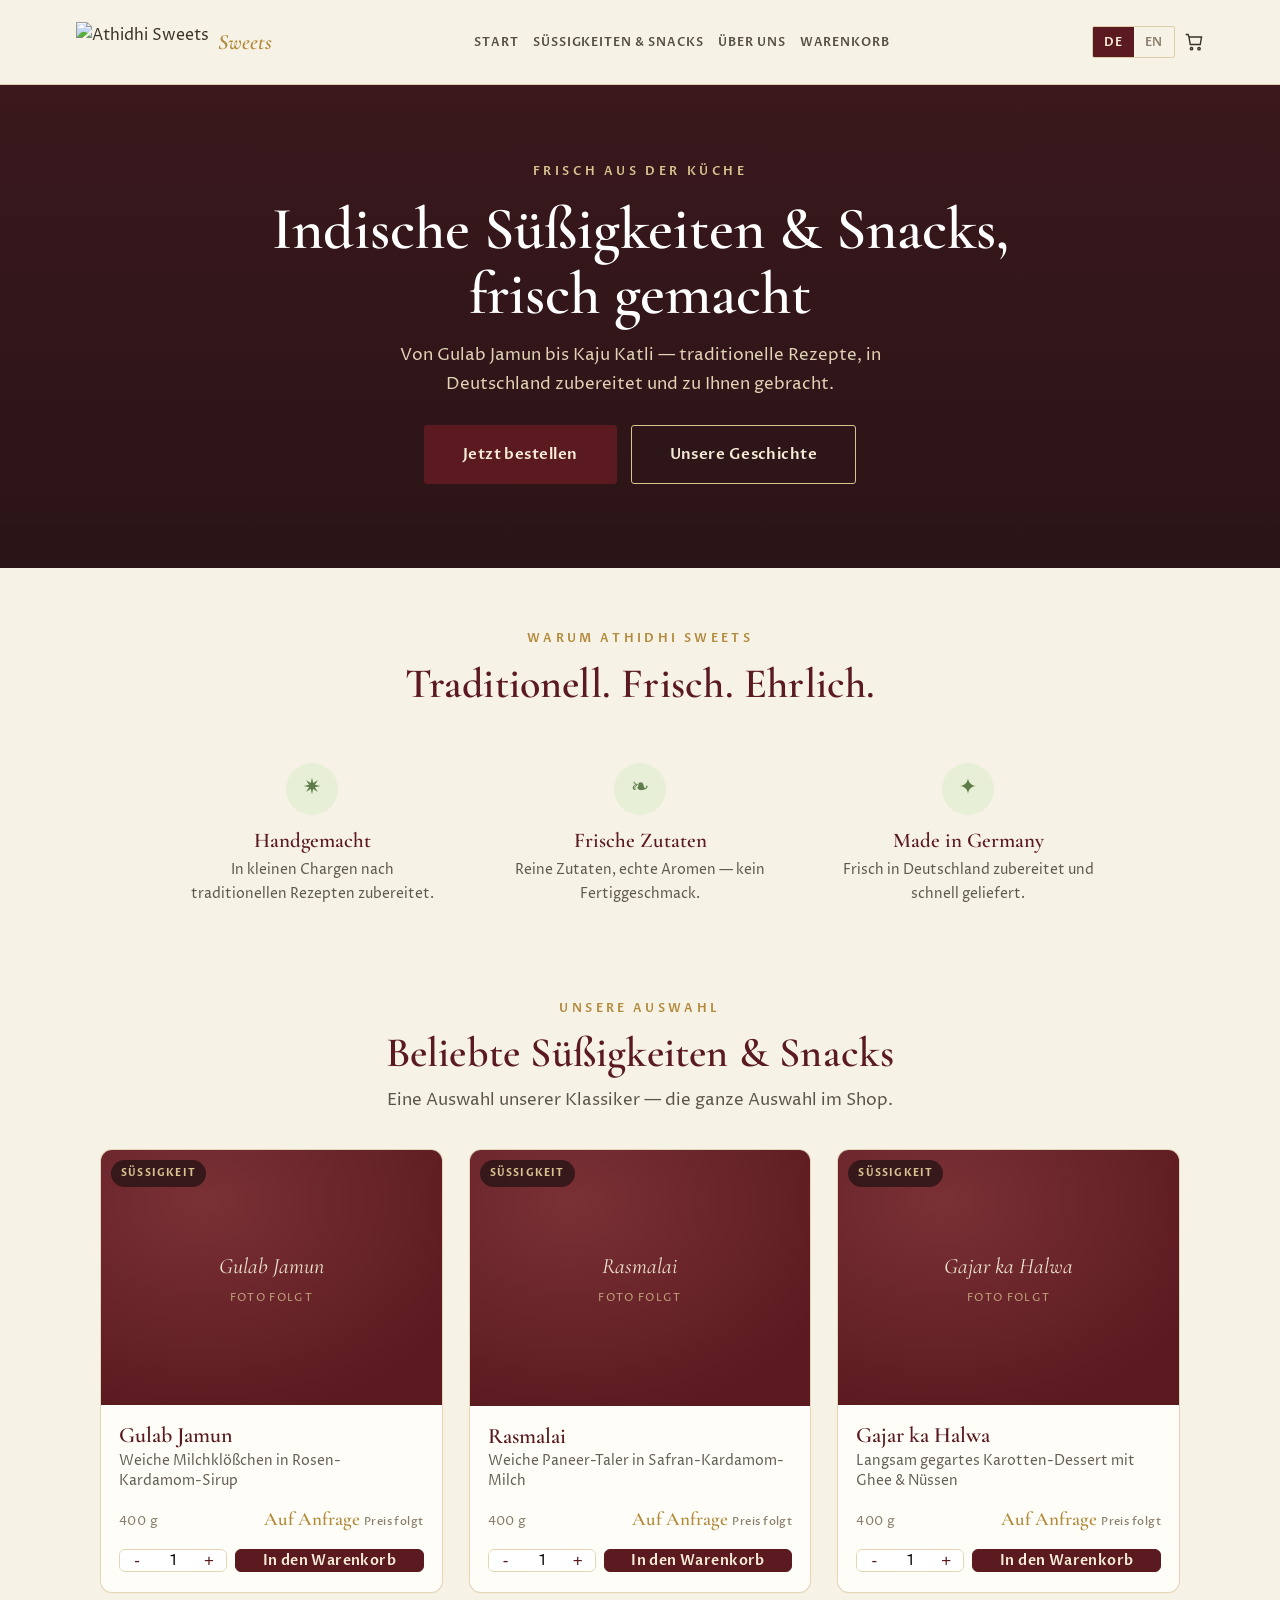
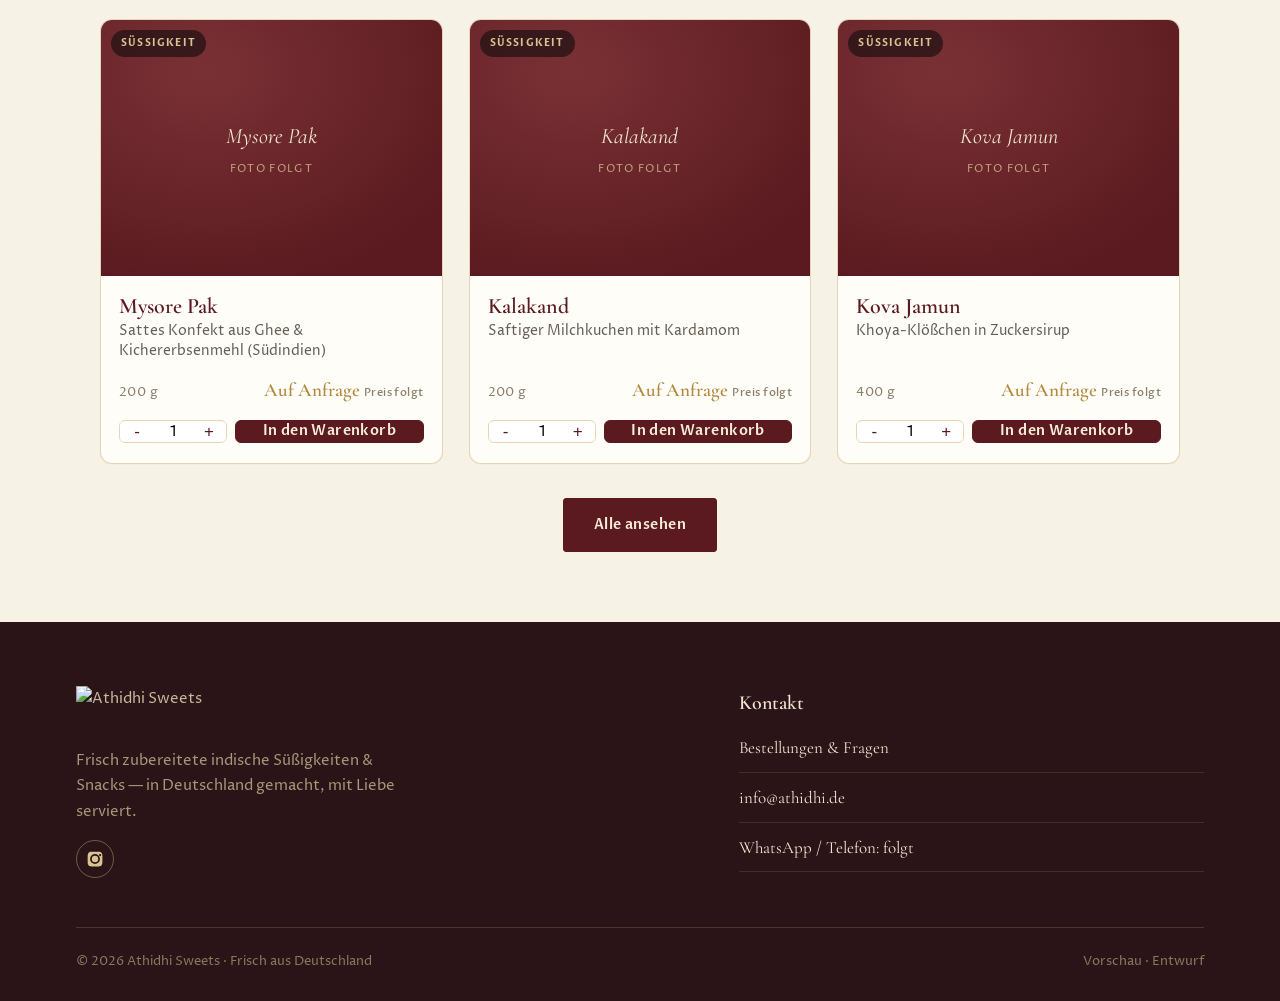
==== index.html @ 18055e9a "Create index.html" ====
<!DOCTYPE html><html lang="de"><head>
<meta charset="utf-8"><meta name="viewport" content="width=device-width, initial-scale=1">
<title>Athidhi Sweets — Frische indische Süßigkeiten & Snacks | Made in Germany</title><meta name="description" content="Athidhi Sweets — frisch zubereitete indische Süßigkeiten und Snacks, in Deutschland gemacht. Online bestellen.">
<link rel="preconnect" href="https://fonts.googleapis.com"><link rel="preconnect" href="https://fonts.gstatic.com" crossorigin>
<link href="https://fonts.googleapis.com/css2?family=Cormorant+Garamond:ital,wght@0,500;0,600;0,700;1,500;1,600&family=Proza+Libre:ital,wght@0,400;0,500;0,600;0,700;1,400;1,500&display=swap" rel="stylesheet">
<link rel="stylesheet" href="css/styles.css">
<link rel="canonical" href="https://snayana-hub.github.io/athidhi-sweets/">
<meta property="og:site_name" content="Athidhi Sweets"><meta property="og:type" content="website">
<meta property="og:title" content="Athidhi Sweets — Frische indische Süßigkeiten & Snacks | Made in Germany"><meta property="og:description" content="Athidhi Sweets — frisch zubereitete indische Süßigkeiten und Snacks, in Deutschland gemacht. Online bestellen.">
</head><body><a id="top"></a><header class="site-header"><div class="wrap nav">
    <a class="brand" href="index.html"><img src="https://snayana-hub.github.io/athidhi-preview/assets/logo-green.png" alt="Athidhi Sweets"><span class="brand-sweets">Sweets</span></a>
    <nav><ul class="nav-links">
      <li><a href="index.html" data-de="Start" data-en="Home">Start</a></li>
      <li><a href="shop.html" data-de="Süßigkeiten &amp; Snacks" data-en="Sweets &amp; Snacks">Süßigkeiten &amp; Snacks</a></li>
      <li><a href="about.html" data-de="Über uns" data-en="About">Über uns</a></li>
      <li><a href="cart.html" data-de="Warenkorb" data-en="Cart">Warenkorb</a></li>
    </ul></nav>
    <div class="nav-right">
      <div class="lang" role="group" aria-label="Language"><button data-lang="de">DE</button><button data-lang="en">EN</button></div>
      <a class="cart-link" href="cart.html" aria-label="Warenkorb"><svg viewBox="0 0 24 24" aria-hidden="true"><path d="M6 6h15l-1.5 9h-12z"/><circle cx="9" cy="20" r="1.4"/><circle cx="18" cy="20" r="1.4"/><path d="M6 6 5 3H2"/></svg><span class="cart-count" data-empty="1">0</span></a>
      <button class="hamburger" aria-label="Menu"><span></span><span></span><span></span></button>
    </div>
  </div></header>
<section class="sw-hero"><div class="sw-mandala"></div>
  <div class="eyebrow" data-de="Frisch aus der Küche" data-en="Freshly made">Frisch aus der Küche</div>
  <h1 data-de="Indische Süßigkeiten &amp; Snacks, frisch gemacht" data-en="Indian sweets &amp; snacks, freshly made">Indische Süßigkeiten &amp; Snacks, frisch gemacht</h1>
  <p data-de="Von Gulab Jamun bis Kaju Katli — traditionelle Rezepte, in Deutschland zubereitet und zu Ihnen gebracht."
     data-en="From gulab jamun to kaju katli — traditional recipes, prepared in Germany and brought to you.">Von Gulab Jamun bis Kaju Katli — traditionelle Rezepte, in Deutschland zubereitet und zu Ihnen gebracht.</p>
  <div class="btn-row">
    <a class="btn btn-primary btn-lg" href="shop.html" data-de="Jetzt bestellen" data-en="Shop now">Jetzt bestellen</a>
    <a class="btn btn-ghost btn-lg" href="about.html" data-de="Unsere Geschichte" data-en="Our story" style="color:#f4ead6;border-color:var(--gold-soft)">Unsere Geschichte</a>
  </div>
</section>
<section class="feat"><div class="section-head">
    <div class="eyebrow" data-de="Warum Athidhi Sweets" data-en="Why Athidhi Sweets">Warum Athidhi Sweets</div>
    <h2 data-de="Traditionell. Frisch. Ehrlich." data-en="Traditional. Fresh. Honest.">Traditionell. Frisch. Ehrlich.</h2>
  </div>
  <div class="feat-grid">
    <div class="feat-card"><div class="fi">✷</div><h3 data-de="Handgemacht" data-en="Handmade">Handgemacht</h3><p data-de="In kleinen Chargen nach traditionellen Rezepten zubereitet." data-en="Prepared in small batches from traditional recipes.">In kleinen Chargen nach traditionellen Rezepten zubereitet.</p></div>
    <div class="feat-card"><div class="fi">❧</div><h3 data-de="Frische Zutaten" data-en="Fresh ingredients">Frische Zutaten</h3><p data-de="Reine Zutaten, echte Aromen — kein Fertiggeschmack." data-en="Pure ingredients, real flavours — nothing artificial.">Reine Zutaten, echte Aromen — kein Fertiggeschmack.</p></div>
    <div class="feat-card"><div class="fi">✦</div><h3 data-de="Made in Germany" data-en="Made in Germany">Made in Germany</h3><p data-de="Frisch in Deutschland zubereitet und schnell geliefert." data-en="Freshly made in Germany and delivered quickly.">Frisch in Deutschland zubereitet und schnell geliefert.</p></div>
  </div>
</section>
<section class="shop" style="padding-top:10px">
  <div class="section-head">
    <div class="eyebrow" data-de="Unsere Auswahl" data-en="Our selection">Unsere Auswahl</div>
    <h2 data-de="Beliebte Süßigkeiten &amp; Snacks" data-en="Popular sweets &amp; snacks">Beliebte Süßigkeiten &amp; Snacks</h2>
    <p data-de="Eine Auswahl unserer Klassiker — die ganze Auswahl im Shop." data-en="A taste of our classics — see the full range in the shop.">Eine Auswahl unserer Klassiker — die ganze Auswahl im Shop.</p>
  </div>
  <div class="shop-grid" data-limit="6"></div>
  <div style="text-align:center;margin-top:34px"><a class="btn btn-primary" href="shop.html" data-de="Alle ansehen" data-en="See all">Alle ansehen</a></div>
</section><footer class="site-footer"><div class="wrap">
    <div class="foot-grid">
      <div class="foot-brand">
        <img src="https://snayana-hub.github.io/athidhi-preview/assets/logo-green.png" alt="Athidhi Sweets" style="height:48px">
        <p data-de="Frisch zubereitete indische Süßigkeiten &amp; Snacks — in Deutschland gemacht, mit Liebe serviert."
           data-en="Freshly made Indian sweets &amp; snacks — made in Germany, served with love.">Frisch zubereitete indische Süßigkeiten &amp; Snacks — in Deutschland gemacht, mit Liebe serviert.</p>
        <div class="socials"><a href="https://www.instagram.com/athidhis_sweets.de/" target="_blank" rel="noopener" aria-label="Instagram"><svg viewBox="0 0 24 24" fill="currentColor" aria-hidden="true"><path d="M12 2.2c3.2 0 3.6 0 4.9.07 1.17.05 1.8.25 2.23.41.56.22.96.48 1.38.9.42.42.68.82.9 1.38.16.42.36 1.06.41 2.23.06 1.27.07 1.65.07 4.87s0 3.6-.07 4.87c-.05 1.17-.25 1.8-.41 2.23-.22.56-.48.96-.9 1.38-.42.42-.82.68-1.38.9-.42.16-1.06.36-2.23.41-1.27.06-1.65.07-4.87.07s-3.6 0-4.87-.07c-1.17-.05-1.8-.25-2.23-.41a3.7 3.7 0 0 1-1.38-.9 3.7 3.7 0 0 1-.9-1.38c-.16-.42-.36-1.06-.41-2.23C2.21 15.6 2.2 15.22 2.2 12s0-3.6.07-4.87c.05-1.17.25-1.8.41-2.23.22-.56.48-.96.9-1.38.42-.42.82-.68 1.38-.9.42-.16 1.06-.36 2.23-.41C8.4 2.21 8.8 2.2 12 2.2Zm0 3.24A6.56 6.56 0 1 0 18.56 12 6.56 6.56 0 0 0 12 5.44Zm0 10.82A4.26 4.26 0 1 1 16.26 12 4.26 4.26 0 0 1 12 16.26Zm6.81-11.08a1.53 1.53 0 1 0 1.53 1.53 1.53 1.53 0 0 0-1.53-1.53Z"/></svg></a></div>
      </div>
      <div class="foot-contact"><h4 data-de="Kontakt" data-en="Contact">Kontakt</h4>
        <ul class="foot-locs">
          <li><span class="loc" data-de="Bestellungen &amp; Fragen" data-en="Orders &amp; enquiries">Bestellungen &amp; Fragen</span></li>
          <li><a class="loc" href="mailto:info@athidhi.de">info@athidhi.de</a></li>
          <li><span class="loc" data-de="WhatsApp / Telefon: folgt" data-en="WhatsApp / phone: coming soon">WhatsApp / Telefon: folgt</span></li>
        </ul>
      </div>
    </div>
    <div class="foot-bottom">
      <span>© <span id="yr"></span> Athidhi Sweets · <span data-de="Frisch aus Deutschland" data-en="Fresh from Germany">Frisch aus Deutschland</span></span>
      <span data-de="Vorschau · Entwurf" data-en="Preview · Draft">Vorschau · Entwurf</span>
    </div>
  </div></footer>
<script src="js/sweets.js"></script></body></html>
---- css/styles.css ----
/* ===== Athidhi — Indian fine-dining redesign =====
   Gold on ivory, deep maroon + red-diamond accent. Static, no build. */
:root{
  --cream:#f7f2e6; --cream-2:#efe7d3; --paper:#fffdf8; --ivory-deep:#ece2ca;
  --gold:#b28a3c; --gold-2:#c9a24b; --gold-soft:#d8c391; --green:#5f7d4a; --green-soft:#e7efd6;
  --maroon:#5a1a1f; --maroon-2:#71272b;
  --red:#d6402c;
  --ink:#3a3228; --muted:#8a7f6d; --line:rgba(90,26,31,.14); --gline:rgba(178,138,60,.35);
  --shadow:0 18px 50px rgba(58,40,20,.14);
  --maxw:1180px; --r:14px;
  --serif:"Cormorant Garamond",Georgia,serif;
  --sans:"Proza Libre",system-ui,-apple-system,Segoe UI,Roboto,sans-serif;
}
*{box-sizing:border-box}
html{scroll-behavior:smooth;-webkit-text-size-adjust:100%}
body{margin:0;font-family:var(--sans);color:var(--ink);background:var(--cream);
  line-height:1.7;font-size:16px;overflow-x:hidden}
img{max-width:100%;display:block}
a{color:inherit;text-decoration:none}
.wrap{max-width:var(--maxw);margin:0 auto;padding:0 26px}
section{padding:92px 0;position:relative}
h1,h2,h3{font-family:var(--serif);font-weight:600;line-height:1.1;margin:0 0 .35em;color:var(--maroon)}
h2{font-size:clamp(32px,4.6vw,50px);letter-spacing:.2px}
h3{font-size:24px;font-weight:600}
.eyebrow{font-family:var(--sans);text-transform:uppercase;letter-spacing:.28em;
  font-size:12px;font-weight:600;color:var(--green);margin:0 0 14px}
.section-head{text-align:center;max-width:660px;margin:0 auto 56px}
.section-head p{color:var(--muted);margin:.5em 0 0;font-size:17px}
.rule{width:120px;height:18px;margin:16px auto;background:center/contain no-repeat url("data:image/svg+xml,%3Csvg%20xmlns%3D%27http%3A%2F%2Fwww.w3.org%2F2000%2Fsvg%27%20width%3D%27120%27%20height%3D%2718%27%20viewBox%3D%270%200%20120%2018%27%3E%3Cg%20stroke%3D%27%23b28a3c%27%20stroke-width%3D%271%27%20stroke-linecap%3D%27round%27%3E%3Cline%20x1%3D%278%27%20y1%3D%279%27%20x2%3D%2747%27%20y2%3D%279%27%2F%3E%3Cline%20x1%3D%2773%27%20y1%3D%279%27%20x2%3D%27112%27%20y2%3D%279%27%2F%3E%3C%2Fg%3E%3Ccircle%20cx%3D%278%27%20cy%3D%279%27%20r%3D%271.5%27%20fill%3D%27%23b28a3c%27%2F%3E%3Ccircle%20cx%3D%27112%27%20cy%3D%279%27%20r%3D%271.5%27%20fill%3D%27%23b28a3c%27%2F%3E%3Cg%20transform%3D%27translate%2860%209%29%27%20fill%3D%27%23b28a3c%27%3E%3Cellipse%20cx%3D%270%27%20cy%3D%27-4.2%27%20rx%3D%271.5%27%20ry%3D%274.2%27%20transform%3D%27rotate%280%29%27%2F%3E%3Cellipse%20cx%3D%270%27%20cy%3D%27-4.2%27%20rx%3D%271.5%27%20ry%3D%274.2%27%20transform%3D%27rotate%2845%29%27%2F%3E%3Cellipse%20cx%3D%270%27%20cy%3D%27-4.2%27%20rx%3D%271.5%27%20ry%3D%274.2%27%20transform%3D%27rotate%2890%29%27%2F%3E%3Cellipse%20cx%3D%270%27%20cy%3D%27-4.2%27%20rx%3D%271.5%27%20ry%3D%274.2%27%20transform%3D%27rotate%28135%29%27%2F%3E%3Cellipse%20cx%3D%270%27%20cy%3D%27-4.2%27%20rx%3D%271.5%27%20ry%3D%274.2%27%20transform%3D%27rotate%28180%29%27%2F%3E%3Cellipse%20cx%3D%270%27%20cy%3D%27-4.2%27%20rx%3D%271.5%27%20ry%3D%274.2%27%20transform%3D%27rotate%28225%29%27%2F%3E%3Cellipse%20cx%3D%270%27%20cy%3D%27-4.2%27%20rx%3D%271.5%27%20ry%3D%274.2%27%20transform%3D%27rotate%28270%29%27%2F%3E%3Cellipse%20cx%3D%270%27%20cy%3D%27-4.2%27%20rx%3D%271.5%27%20ry%3D%274.2%27%20transform%3D%27rotate%28315%29%27%2F%3E%3C%2Fg%3E%3Ccircle%20cx%3D%2760%27%20cy%3D%279%27%20r%3D%271.8%27%20fill%3D%27%235a1a1f%27%2F%3E%3C%2Fsvg%3E")}

/* buttons */
.btn{display:inline-flex;align-items:center;justify-content:center;gap:8px;cursor:pointer;
  font-family:var(--sans);font-weight:600;font-size:14px;letter-spacing:.03em;
  padding:14px 30px;border-radius:3px;transition:.2s;border:1px solid transparent}
.btn-primary{background:var(--maroon);color:#f7ecd8;border-color:var(--maroon)}
.btn-primary:hover{background:var(--maroon-2)}
.btn-ghost{background:transparent;color:var(--maroon);border:1px solid var(--gold)}
.btn-ghost:hover{background:var(--gold);color:#fff;border-color:var(--gold)}
.btn-lg{padding:16px 38px;font-size:15px}

/* ===== Header ===== */
.site-header{position:sticky;top:0;z-index:50;background:rgba(247,242,230,.9);
  backdrop-filter:blur(10px);border-bottom:1px solid var(--gline)}
.nav{display:flex;align-items:center;justify-content:space-between;height:84px;gap:20px}
.brand img{height:48px;width:auto}
.nav-links{display:flex;align-items:center;gap:30px;list-style:none;margin:0;padding:0}
.nav-links a{font-size:13px;font-weight:600;letter-spacing:.12em;text-transform:uppercase;
  color:var(--ink);opacity:.85;transition:.15s}
.nav-links a:hover{color:var(--gold);opacity:1}
.nav-right{display:flex;align-items:center;gap:16px}
.lang{display:flex;border:1px solid var(--gline);border-radius:2px;overflow:hidden}
.lang button{background:transparent;border:none;cursor:pointer;padding:7px 11px;
  font-family:var(--sans);font-weight:600;font-size:12px;letter-spacing:.06em;color:var(--muted)}
.lang button.active{background:var(--maroon);color:#f7ecd8}
.hamburger{display:none;background:none;border:none;cursor:pointer;padding:6px}
.hamburger span{display:block;width:24px;height:2px;background:var(--maroon);margin:5px 0;transition:.25s}

/* ===== Hero ===== */
.hero{padding:0;text-align:center;background:
  radial-gradient(120% 90% at 50% -10%,#fbf7ec 0%,var(--cream) 55%,var(--cream-2) 100%);
  overflow:hidden}
.hero-inner{position:relative;z-index:2;max-width:900px;margin:0 auto;padding:64px 26px 74px}
.hero-mandala{position:absolute;z-index:1;width:640px;height:640px;left:50%;top:40px;
  transform:translateX(-50%);opacity:.22;pointer-events:none;
  -webkit-mask-image:radial-gradient(closest-side,#000 55%,transparent 78%);
  mask-image:radial-gradient(closest-side,#000 55%,transparent 78%)}
.hero-dish{width:min(420px,72vw);margin:6px auto 26px;filter:drop-shadow(0 24px 40px rgba(58,40,20,.28));
  border-radius:50%}
.hero-dish.ph{aspect-ratio:1;display:grid;place-items:center;border:1px solid var(--gline);
  background:radial-gradient(circle at 50% 40%,#fff,#efe7d3);color:var(--gold);
  font-family:var(--serif);font-size:26px;font-style:italic}
.hero-banner{font-family:var(--sans);text-transform:uppercase;letter-spacing:.34em;
  font-size:12px;font-weight:600;color:var(--gold);margin-bottom:16px}
.hero h1{font-size:clamp(40px,6.4vw,74px);margin-bottom:14px}
.hero p.lead{font-size:19px;color:var(--muted);max-width:560px;margin:0 auto 30px}
.hero-cta{display:flex;gap:16px;flex-wrap:wrap;justify-content:center}

/* category strip */
.cats{border-top:1px solid var(--gline);border-bottom:1px solid var(--gline);
  background:var(--paper)}
.cat-row{display:flex;justify-content:center;flex-wrap:wrap;gap:0;padding:26px 0}
.cat{display:flex;flex-direction:column;align-items:center;gap:8px;padding:6px 34px;
  position:relative;color:var(--maroon)}
.cat + .cat::before{content:"";position:absolute;left:0;top:50%;transform:translateY(-50%);
  width:1px;height:44px;background:var(--gline)}
.cat svg{width:34px;height:34px;stroke:var(--green);fill:none;stroke-width:1.5}
.cat span{font-family:var(--serif);font-size:19px;font-weight:600}

/* ===== About ===== */
.about{background:var(--cream)}
.about-grid{display:grid;grid-template-columns:1fr 1fr;gap:64px;align-items:center}
.about-img{position:relative}
.about-img img{border-radius:var(--r);box-shadow:var(--shadow);width:100%;height:auto;object-fit:contain;display:block}
.about-img.ph{aspect-ratio:4/5;height:460px;display:grid;place-items:center;border:1px solid var(--gline);
  background:linear-gradient(135deg,#f3ecda,#e7dcc0);color:var(--gold);
  font-family:var(--serif);font-style:italic;font-size:24px;border-radius:var(--r)}
.about blockquote{font-family:var(--serif);font-style:italic;font-size:27px;line-height:1.35;
  color:var(--maroon);margin:0 0 20px}
.about blockquote .sub{display:block;font-size:14px;font-style:normal;font-family:var(--sans);
  letter-spacing:.16em;text-transform:uppercase;color:var(--gold);margin-top:10px}
.about p{color:var(--ink);opacity:.85}
.feature-row{display:flex;gap:26px;flex-wrap:wrap;margin-top:30px}
.feature{flex:1 1 150px}
.feature .ic{width:22px;height:22px;background:center/contain no-repeat url("data:image/svg+xml,%3Csvg%20xmlns%3D%27http%3A%2F%2Fwww.w3.org%2F2000%2Fsvg%27%20width%3D%2718%27%20height%3D%2718%27%20viewBox%3D%270%200%2018%2018%27%3E%3Cg%20transform%3D%27translate%289%209%29%27%20fill%3D%27%23d6402c%27%3E%3Cellipse%20cx%3D%270%27%20cy%3D%27-4.2%27%20rx%3D%271.5%27%20ry%3D%274.2%27%20transform%3D%27rotate%280%29%27%2F%3E%3Cellipse%20cx%3D%270%27%20cy%3D%27-4.2%27%20rx%3D%271.5%27%20ry%3D%274.2%27%20transform%3D%27rotate%2845%29%27%2F%3E%3Cellipse%20cx%3D%270%27%20cy%3D%27-4.2%27%20rx%3D%271.5%27%20ry%3D%274.2%27%20transform%3D%27rotate%2890%29%27%2F%3E%3Cellipse%20cx%3D%270%27%20cy%3D%27-4.2%27%20rx%3D%271.5%27%20ry%3D%274.2%27%20transform%3D%27rotate%28135%29%27%2F%3E%3Cellipse%20cx%3D%270%27%20cy%3D%27-4.2%27%20rx%3D%271.5%27%20ry%3D%274.2%27%20transform%3D%27rotate%28180%29%27%2F%3E%3Cellipse%20cx%3D%270%27%20cy%3D%27-4.2%27%20rx%3D%271.5%27%20ry%3D%274.2%27%20transform%3D%27rotate%28225%29%27%2F%3E%3Cellipse%20cx%3D%270%27%20cy%3D%27-4.2%27%20rx%3D%271.5%27%20ry%3D%274.2%27%20transform%3D%27rotate%28270%29%27%2F%3E%3Cellipse%20cx%3D%270%27%20cy%3D%27-4.2%27%20rx%3D%271.5%27%20ry%3D%274.2%27%20transform%3D%27rotate%28315%29%27%2F%3E%3C%2Fg%3E%3Ccircle%20cx%3D%279%27%20cy%3D%279%27%20r%3D%271.8%27%20fill%3D%27%235a1a1f%27%2F%3E%3C%2Fsvg%3E");margin-bottom:6px}
.feature h3{font-size:19px;margin:0 0 3px;color:var(--maroon)}
.feature p{font-size:14px;color:var(--muted);margin:0;line-height:1.55}

/* ===== Menu ===== */
.menu{background:var(--paper)}
.menu-list{max-width:900px;margin:0 auto;display:grid;grid-template-columns:1fr 1fr;gap:14px 56px}
.m-item{display:flex;align-items:baseline;gap:8px;padding:12px 0;border-bottom:1px dotted transparent}
.m-head{display:flex;flex-direction:column}
.m-name{font-family:var(--serif);font-size:22px;font-weight:600;color:var(--maroon);
  display:flex;align-items:center;gap:8px}
.m-name .diamond{width:15px;height:15px;background:center/contain no-repeat url("data:image/svg+xml,%3Csvg%20xmlns%3D%27http%3A%2F%2Fwww.w3.org%2F2000%2Fsvg%27%20width%3D%2718%27%20height%3D%2718%27%20viewBox%3D%270%200%2018%2018%27%3E%3Cg%20transform%3D%27translate%289%209%29%27%20fill%3D%27%23d6402c%27%3E%3Cellipse%20cx%3D%270%27%20cy%3D%27-4.2%27%20rx%3D%271.5%27%20ry%3D%274.2%27%20transform%3D%27rotate%280%29%27%2F%3E%3Cellipse%20cx%3D%270%27%20cy%3D%27-4.2%27%20rx%3D%271.5%27%20ry%3D%274.2%27%20transform%3D%27rotate%2845%29%27%2F%3E%3Cellipse%20cx%3D%270%27%20cy%3D%27-4.2%27%20rx%3D%271.5%27%20ry%3D%274.2%27%20transform%3D%27rotate%2890%29%27%2F%3E%3Cellipse%20cx%3D%270%27%20cy%3D%27-4.2%27%20rx%3D%271.5%27%20ry%3D%274.2%27%20transform%3D%27rotate%28135%29%27%2F%3E%3Cellipse%20cx%3D%270%27%20cy%3D%27-4.2%27%20rx%3D%271.5%27%20ry%3D%274.2%27%20transform%3D%27rotate%28180%29%27%2F%3E%3Cellipse%20cx%3D%270%27%20cy%3D%27-4.2%27%20rx%3D%271.5%27%20ry%3D%274.2%27%20transform%3D%27rotate%28225%29%27%2F%3E%3Cellipse%20cx%3D%270%27%20cy%3D%27-4.2%27%20rx%3D%271.5%27%20ry%3D%274.2%27%20transform%3D%27rotate%28270%29%27%2F%3E%3Cellipse%20cx%3D%270%27%20cy%3D%27-4.2%27%20rx%3D%271.5%27%20ry%3D%274.2%27%20transform%3D%27rotate%28315%29%27%2F%3E%3C%2Fg%3E%3Ccircle%20cx%3D%279%27%20cy%3D%279%27%20r%3D%271.8%27%20fill%3D%27%235a1a1f%27%2F%3E%3C%2Fsvg%3E");flex:0 0 15px}
.m-desc{font-size:13.5px;color:var(--muted);margin-top:2px;line-height:1.5}
.m-item .leader{flex:1;border-bottom:1px dotted var(--gline);transform:translateY(-5px);min-width:16px}
.m-price{font-family:var(--serif);font-size:20px;font-weight:600;color:var(--gold);white-space:nowrap}
.tag{display:inline-block;font-size:10px;font-weight:700;letter-spacing:.08em;text-transform:uppercase;
  padding:2px 8px;border-radius:2px;margin-left:8px;vertical-align:middle}
.tag.veg{background:#e7efd6;color:#4e6b28}
.tag.non{background:#f6e0d4;color:#a83a1e}
.menu-note{text-align:center;color:var(--muted);font-size:14px;margin-top:40px;font-style:italic}

/* ===== Branches ===== */
.branches{background:var(--maroon);color:#f0e6d2}
.branches h2,.branches .rule{color:#fff}
.branches h2{color:#fbf3e2}
.branches .eyebrow{color:var(--gold-soft)}
.branches .section-head p{color:#d8c7ad}
.branches .rule{background:center/contain no-repeat url("data:image/svg+xml,%3Csvg%20xmlns%3D%27http%3A%2F%2Fwww.w3.org%2F2000%2Fsvg%27%20width%3D%27120%27%20height%3D%2718%27%20viewBox%3D%270%200%20120%2018%27%3E%3Cg%20stroke%3D%27%23d8c391%27%20stroke-width%3D%271%27%20stroke-linecap%3D%27round%27%3E%3Cline%20x1%3D%278%27%20y1%3D%279%27%20x2%3D%2747%27%20y2%3D%279%27%2F%3E%3Cline%20x1%3D%2773%27%20y1%3D%279%27%20x2%3D%27112%27%20y2%3D%279%27%2F%3E%3C%2Fg%3E%3Ccircle%20cx%3D%278%27%20cy%3D%279%27%20r%3D%271.5%27%20fill%3D%27%23d8c391%27%2F%3E%3Ccircle%20cx%3D%27112%27%20cy%3D%279%27%20r%3D%271.5%27%20fill%3D%27%23d8c391%27%2F%3E%3Cg%20transform%3D%27translate%2860%209%29%27%20fill%3D%27%23d8c391%27%3E%3Cellipse%20cx%3D%270%27%20cy%3D%27-4.2%27%20rx%3D%271.5%27%20ry%3D%274.2%27%20transform%3D%27rotate%280%29%27%2F%3E%3Cellipse%20cx%3D%270%27%20cy%3D%27-4.2%27%20rx%3D%271.5%27%20ry%3D%274.2%27%20transform%3D%27rotate%2845%29%27%2F%3E%3Cellipse%20cx%3D%270%27%20cy%3D%27-4.2%27%20rx%3D%271.5%27%20ry%3D%274.2%27%20transform%3D%27rotate%2890%29%27%2F%3E%3Cellipse%20cx%3D%270%27%20cy%3D%27-4.2%27%20rx%3D%271.5%27%20ry%3D%274.2%27%20transform%3D%27rotate%28135%29%27%2F%3E%3Cellipse%20cx%3D%270%27%20cy%3D%27-4.2%27%20rx%3D%271.5%27%20ry%3D%274.2%27%20transform%3D%27rotate%28180%29%27%2F%3E%3Cellipse%20cx%3D%270%27%20cy%3D%27-4.2%27%20rx%3D%271.5%27%20ry%3D%274.2%27%20transform%3D%27rotate%28225%29%27%2F%3E%3Cellipse%20cx%3D%270%27%20cy%3D%27-4.2%27%20rx%3D%271.5%27%20ry%3D%274.2%27%20transform%3D%27rotate%28270%29%27%2F%3E%3Cellipse%20cx%3D%270%27%20cy%3D%27-4.2%27%20rx%3D%271.5%27%20ry%3D%274.2%27%20transform%3D%27rotate%28315%29%27%2F%3E%3C%2Fg%3E%3Ccircle%20cx%3D%2760%27%20cy%3D%279%27%20r%3D%271.8%27%20fill%3D%27%23f0e6d2%27%2F%3E%3C%2Fsvg%3E")}
.branch-grid{display:grid;grid-template-columns:repeat(2,1fr);gap:22px}
.branch{background:rgba(255,255,255,.045);border:1px solid rgba(216,195,145,.28);
  border-radius:var(--r);padding:30px 30px 26px}
.branch .flag{font-family:var(--sans);text-transform:uppercase;letter-spacing:.2em;
  font-size:11px;font-weight:700;color:var(--gold-soft);min-height:16px}
.branch h3{color:#fff;margin:.1em 0 .5em;font-size:28px}
.branch .row{display:flex;gap:10px;align-items:flex-start;font-size:15px;color:#e4d8bf;margin:9px 0}
.branch .row .ic{color:var(--gold-soft);flex:0 0 18px}
.branch .row .ic{display:inline-flex;align-items:center;justify-content:center;margin-top:1px}
.branch .row .ic svg{width:18px;height:18px;stroke:currentColor;fill:none;stroke-width:1.6;stroke-linecap:round;stroke-linejoin:round;display:block}
.branch a.tel{color:#fff;font-weight:600}
.branch .hours{font-style:italic;color:#c2b291;font-size:13.5px}
.branch .b-cta{margin-top:18px}
.branch .b-cta .btn{background:transparent;color:#f7ecd8;border-color:var(--gold-soft);font-size:13px;padding:11px 24px}
.branch .b-cta .btn:hover{background:var(--gold-soft);color:var(--maroon)}

/* ===== Reservations ===== */
.reserve{background:var(--cream);text-align:center}
.reserve-card{max-width:780px;margin:0 auto;background:var(--paper);
  border:1px solid var(--gline);border-radius:var(--r);padding:58px 42px;box-shadow:var(--shadow);position:relative}
.reserve-card p{color:var(--muted);max-width:540px;margin:0 auto 26px}
.branch-picker{display:flex;gap:14px;flex-wrap:wrap;justify-content:center;margin-top:26px}
.branch-picker .btn{min-width:150px}
.embed-hint{font-size:12.5px;color:#b6a488;margin-top:20px;font-style:italic}

/* ===== Footer ===== */
.site-footer{background:#2a1417;color:#c9b89b;padding:64px 0 28px;font-size:15px}
.foot-grid{display:grid;grid-template-columns:1.5fr 1.15fr;gap:56px;margin-bottom:44px}
.foot-brand img{height:54px;margin-bottom:14px}
.foot-brand p{max-width:330px;color:#a9977a;margin:0}
.site-footer h4{font-family:var(--serif);color:#f0e6d2;font-size:20px;margin:0 0 14px;font-weight:600}
.site-footer ul{list-style:none;padding:0;margin:0}
.site-footer li{margin:8px 0}
.foot-locs li{display:flex;justify-content:space-between;align-items:baseline;gap:18px;margin:11px 0;border-bottom:1px solid rgba(216,195,145,.14);padding-bottom:9px}
.foot-locs .loc{font-family:var(--serif);font-size:17px;color:#f0e6d2}
.foot-locs .tel{font-size:13.5px;color:#a9977a;letter-spacing:.02em;white-space:nowrap}
.foot-locs .tel:hover,.foot-locs .loc:hover{color:var(--gold-soft)}
.foot-mail{display:inline-block;margin-top:16px;color:#c9b89b}
.site-footer a:hover{color:var(--gold-soft)}
.socials{display:flex;gap:12px;margin-top:16px}
.socials a{width:38px;height:38px;border-radius:50%;border:1px solid rgba(216,195,145,.4);
  display:grid;place-items:center;font-size:13px;font-weight:600;color:#d8c391;transition:.2s}
.socials a:hover{background:var(--gold-soft);color:var(--maroon);border-color:var(--gold-soft)}
.foot-bottom{border-top:1px solid rgba(216,195,145,.2);padding-top:22px;
  display:flex;justify-content:space-between;flex-wrap:wrap;gap:8px;color:#8a795e;font-size:13px}

.foot-careers{text-align:center;margin:0 0 30px}
.foot-careers-btn{display:inline-flex;align-items:center;justify-content:center;font-family:var(--sans);font-weight:600;font-size:13px;letter-spacing:.14em;text-transform:uppercase;padding:13px 40px;border-radius:3px;border:1px solid var(--gold-soft);background:transparent;color:#f0e6d2;transition:.2s}
.foot-careers-btn:hover{background:var(--gold-soft);color:var(--maroon);border-color:var(--gold-soft)}

[data-lang-hide]{display:none!important}

/* ===== Responsive ===== */
.socials a{display:inline-flex;align-items:center;justify-content:center}
.socials a svg{width:18px;height:18px;fill:currentColor}
.promo-social{position:absolute;top:13px;right:18px;z-index:6;display:flex;gap:8px}
.promo-social a{width:30px;height:30px;border-radius:50%;border:1px solid rgba(216,195,145,.5);display:inline-flex;align-items:center;justify-content:center;color:var(--gold-soft)}
.promo-social a svg{width:15px;height:15px;fill:currentColor}
.promo-social a.promo-order{width:auto;height:auto;border-radius:999px;padding:6px 14px;font-family:var(--sans);font-size:11px;font-weight:700;letter-spacing:.1em;text-transform:uppercase;white-space:nowrap}
.promo-social a:hover{background:var(--gold-soft);color:var(--maroon);border-color:var(--gold-soft)}
@media(max-width:640px){.promo-social{top:10px;right:12px}.promo-social a{width:26px;height:26px}.promo-social a svg{width:13px;height:13px}}
@media(max-width:900px){
  .about-grid,.foot-grid{grid-template-columns:1fr;gap:40px}
  .about-img.ph{height:340px}
  .menu-list{grid-template-columns:1fr;gap:6px}
  .branch-grid{grid-template-columns:1fr}
}
@media(max-width:1120px){
  .nav-links{position:fixed;inset:84px 0 auto 0;background:var(--cream);flex-direction:column;
    align-items:flex-start;gap:0;padding:6px 26px 18px;border-bottom:1px solid var(--gline);
    transform:translateY(-150%);transition:.3s;box-shadow:var(--shadow);max-height:calc(100vh - 84px);overflow-y:auto}
  .nav-links.open{transform:translateY(0)}
  .nav-links li{width:100%;padding:12px 0;border-bottom:1px solid var(--line)}
  .hamburger{display:block}
  .dd{position:static;transform:none;opacity:1;visibility:visible;box-shadow:none;border:none;background:transparent;min-width:0;padding:2px 0 6px 14px;display:none}
  .nav-links li.has-dd.open .dd{display:block;transform:none}
  .dd a{padding:8px 0;color:var(--muted)}
}
@media(max-width:640px){
  section{padding:64px 0}
  .site-header .wrap.nav{padding-left:9px;padding-right:9px;gap:6px}
  .lang button{padding:6px 6px}
  .site-header .nav-right .btn-primary{padding:6px 9px;font-size:11px}
  .nav-links{position:fixed;inset:84px 0 auto 0;background:var(--cream);flex-direction:column;
    align-items:flex-start;gap:0;padding:6px 26px 18px;border-bottom:1px solid var(--gline);
    transform:translateY(-150%);transition:.3s;box-shadow:var(--shadow)}
  .nav-links.open{transform:translateY(0)}
  .nav-links li{width:100%;padding:12px 0;border-bottom:1px solid var(--line)}
  .hamburger{display:block}
  .cat{padding:10px 18px}
  .cat + .cat::before{display:none}
  .reserve-card{padding:38px 22px}
  .foot-bottom{flex-direction:column}
}

/* ===================== ROUND 2 ADDITIONS ===================== */
/* --- Nav dropdowns --- */
.nav-links li.has-dd{position:relative}
.nav-links .dd-toggle{display:inline-flex;align-items:center;gap:5px;cursor:pointer}
.nav-links .dd-toggle::after{content:"";width:6px;height:6px;border-right:1.5px solid currentColor;
  border-bottom:1.5px solid currentColor;transform:rotate(45deg) translateY(-2px);opacity:.6}
.dd{position:absolute;top:calc(100% + 10px);left:50%;transform:translateX(-50%) translateY(6px);
  background:var(--paper);border:1px solid var(--gline);border-radius:6px;box-shadow:var(--shadow);
  min-width:210px;padding:8px;opacity:0;visibility:hidden;transition:.18s;z-index:60}
.nav-links li.has-dd:hover .dd,.nav-links li.has-dd.open .dd{opacity:1;visibility:visible;transform:translateX(-50%) translateY(0)}
.dd a{display:block;padding:9px 14px;font-size:12px;letter-spacing:.08em;border-radius:4px;
  text-transform:uppercase;color:var(--ink);opacity:.9}
.dd a:hover{background:var(--cream-2);color:var(--maroon);opacity:1}

/* --- Promo banner / carousel --- */
.promo{position:relative;background:var(--maroon);overflow:hidden}
.promo-track{position:relative;height:340px}
.promo-slide{position:absolute;inset:0;display:grid;grid-template-columns:1fr 1fr;
  opacity:0;visibility:hidden;transition:opacity .7s}
.promo-slide.active{opacity:1;visibility:visible}
.promo-img{background:center/cover no-repeat;position:relative}
.promo-img.ph{display:grid;place-items:center;color:var(--gold-soft);font-family:var(--serif);
  font-style:italic;font-size:22px;background:
  radial-gradient(120% 120% at 30% 20%,#7a3136,#5a1a1f 70%)}
.promo-body{display:flex;flex-direction:column;justify-content:center;padding:44px 56px;color:#f4ead6}
.promo-kicker{text-transform:uppercase;letter-spacing:.28em;font-size:11px;font-weight:600;color:var(--gold-soft);margin-bottom:12px}
.promo-body h3{color:#fff;font-size:34px;margin:0 0 10px}
.promo-body p{color:#e2d3b6;margin:0 0 20px;max-width:440px}
.promo-body .btn{align-self:flex-start;background:var(--gold-soft);color:var(--maroon);border-color:var(--gold-soft)}
.promo-body .btn:hover{background:#fff;border-color:#fff}
.promo-dots{position:absolute;bottom:16px;left:50%;transform:translateX(-50%);display:flex;gap:9px;z-index:5}
.promo-dots button{width:9px;height:9px;border-radius:50%;border:1px solid var(--gold-soft);
  background:transparent;cursor:pointer;padding:0}
.promo-dots button.active{background:var(--gold-soft)}
.promo-arrow{position:absolute;top:50%;transform:translateY(-50%);z-index:5;background:rgba(0,0,0,.18);
  border:1px solid rgba(216,195,145,.4);color:#f4ead6;width:40px;height:40px;border-radius:50%;
  cursor:pointer;font-size:18px;line-height:1}
.promo-arrow.prev{left:16px}.promo-arrow.next{right:16px}
.promo-tag{position:absolute;top:14px;left:20px;z-index:5;font-family:var(--sans);font-size:10px;
  letter-spacing:.2em;text-transform:uppercase;color:var(--gold-soft);opacity:.85}

/* --- Services strip --- */
.services{background:var(--cream)}
.svc-grid{display:grid;grid-template-columns:repeat(3,1fr);gap:24px}
.svc{background:var(--paper);border:1px solid var(--gline);border-radius:var(--r);padding:32px 30px;text-align:center}
.svc .ic{width:40px;height:40px;margin:0 auto 10px;background:center/contain no-repeat url("data:image/svg+xml,%3Csvg%20xmlns%3D%27http%3A%2F%2Fwww.w3.org%2F2000%2Fsvg%27%20width%3D%2718%27%20height%3D%2718%27%20viewBox%3D%270%200%2018%2018%27%3E%3Cg%20transform%3D%27translate%289%209%29%27%20fill%3D%27%23d6402c%27%3E%3Cellipse%20cx%3D%270%27%20cy%3D%27-4.2%27%20rx%3D%271.5%27%20ry%3D%274.2%27%20transform%3D%27rotate%280%29%27%2F%3E%3Cellipse%20cx%3D%270%27%20cy%3D%27-4.2%27%20rx%3D%271.5%27%20ry%3D%274.2%27%20transform%3D%27rotate%2845%29%27%2F%3E%3Cellipse%20cx%3D%270%27%20cy%3D%27-4.2%27%20rx%3D%271.5%27%20ry%3D%274.2%27%20transform%3D%27rotate%2890%29%27%2F%3E%3Cellipse%20cx%3D%270%27%20cy%3D%27-4.2%27%20rx%3D%271.5%27%20ry%3D%274.2%27%20transform%3D%27rotate%28135%29%27%2F%3E%3Cellipse%20cx%3D%270%27%20cy%3D%27-4.2%27%20rx%3D%271.5%27%20ry%3D%274.2%27%20transform%3D%27rotate%28180%29%27%2F%3E%3Cellipse%20cx%3D%270%27%20cy%3D%27-4.2%27%20rx%3D%271.5%27%20ry%3D%274.2%27%20transform%3D%27rotate%28225%29%27%2F%3E%3Cellipse%20cx%3D%270%27%20cy%3D%27-4.2%27%20rx%3D%271.5%27%20ry%3D%274.2%27%20transform%3D%27rotate%28270%29%27%2F%3E%3Cellipse%20cx%3D%270%27%20cy%3D%27-4.2%27%20rx%3D%271.5%27%20ry%3D%274.2%27%20transform%3D%27rotate%28315%29%27%2F%3E%3C%2Fg%3E%3Ccircle%20cx%3D%279%27%20cy%3D%279%27%20r%3D%271.8%27%20fill%3D%27%235a1a1f%27%2F%3E%3C%2Fsvg%3E")}
.svc h3{color:var(--maroon);font-size:23px;margin:0 0 6px}
.svc p{color:var(--muted);font-size:14.5px;margin:0}

/* --- Branch card CTA on home --- */
.branch .b-cta{display:flex;gap:10px;flex-wrap:wrap}

/* --- Subpage --- */
.sub-hero{position:relative;height:420px;display:flex;align-items:flex-end;
  background:center/cover no-repeat;color:#fff}
.sub-hero::after{content:"";position:absolute;inset:0;background:linear-gradient(180deg,rgba(42,20,23,.15),rgba(42,20,23,.78))}
.sub-hero .wrap{position:relative;z-index:2;padding-bottom:40px}
.sub-hero .eyebrow{color:var(--gold-soft)}
.sub-hero h1{color:#fff;font-size:clamp(40px,6vw,66px);margin:0}
.sub-hero .addr{color:#f0e2c8;margin-top:8px;font-size:16px}
.crumb{background:var(--paper);border-bottom:1px solid var(--gline);font-size:13px}
.crumb .wrap{padding:14px 26px}
.crumb a{color:var(--muted)}.crumb a:hover{color:var(--maroon)}
.crumb .sep{margin:0 8px;color:var(--gline)}
.branch-info{background:var(--cream)}
.info-grid{display:grid;grid-template-columns:1.4fr 1fr;gap:48px;align-items:start}
.info-grid .lead-p{font-size:18px;color:var(--ink);opacity:.88}
.info-card{background:var(--paper);border:1px solid var(--gline);border-radius:var(--r);padding:28px}
.info-card h4{font-family:var(--serif);color:var(--maroon);font-size:22px;margin:0 0 14px}
.info-card .row{display:flex;gap:10px;margin:9px 0;font-size:15px;color:var(--ink)}
.info-card .row .ic{color:var(--gold);flex:0 0 18px}
.info-card .btn{width:100%;margin-top:8px}
.info-card .hours{font-style:italic;color:var(--muted);font-size:14px}
.gallery{background:var(--paper)}
.gallery-grid{display:grid;grid-template-columns:repeat(3,1fr);gap:14px}
.gallery-grid img{border-radius:10px;height:260px;width:100%;object-fit:cover;box-shadow:var(--shadow)}
.gallery-grid .ph{height:260px;border-radius:10px;display:grid;place-items:center;border:1px solid var(--gline);
  background:linear-gradient(135deg,#f3ecda,#e7dcc0);color:var(--gold);font-family:var(--serif);font-style:italic}
.fullmenu{background:var(--cream)}
.mcat{max-width:940px;margin:0 auto 40px}
.mcat h3{text-align:center;color:var(--maroon);font-size:30px;margin:0 0 4px}
.mcat .catrule{width:96px;height:15px;margin:10px auto 26px;background:center/contain no-repeat url("data:image/svg+xml,%3Csvg%20xmlns%3D%27http%3A%2F%2Fwww.w3.org%2F2000%2Fsvg%27%20width%3D%27120%27%20height%3D%2718%27%20viewBox%3D%270%200%20120%2018%27%3E%3Cg%20stroke%3D%27%23b28a3c%27%20stroke-width%3D%271%27%20stroke-linecap%3D%27round%27%3E%3Cline%20x1%3D%278%27%20y1%3D%279%27%20x2%3D%2747%27%20y2%3D%279%27%2F%3E%3Cline%20x1%3D%2773%27%20y1%3D%279%27%20x2%3D%27112%27%20y2%3D%279%27%2F%3E%3C%2Fg%3E%3Ccircle%20cx%3D%278%27%20cy%3D%279%27%20r%3D%271.5%27%20fill%3D%27%23b28a3c%27%2F%3E%3Ccircle%20cx%3D%27112%27%20cy%3D%279%27%20r%3D%271.5%27%20fill%3D%27%23b28a3c%27%2F%3E%3Cg%20transform%3D%27translate%2860%209%29%27%20fill%3D%27%23b28a3c%27%3E%3Cellipse%20cx%3D%270%27%20cy%3D%27-4.2%27%20rx%3D%271.5%27%20ry%3D%274.2%27%20transform%3D%27rotate%280%29%27%2F%3E%3Cellipse%20cx%3D%270%27%20cy%3D%27-4.2%27%20rx%3D%271.5%27%20ry%3D%274.2%27%20transform%3D%27rotate%2845%29%27%2F%3E%3Cellipse%20cx%3D%270%27%20cy%3D%27-4.2%27%20rx%3D%271.5%27%20ry%3D%274.2%27%20transform%3D%27rotate%2890%29%27%2F%3E%3Cellipse%20cx%3D%270%27%20cy%3D%27-4.2%27%20rx%3D%271.5%27%20ry%3D%274.2%27%20transform%3D%27rotate%28135%29%27%2F%3E%3Cellipse%20cx%3D%270%27%20cy%3D%27-4.2%27%20rx%3D%271.5%27%20ry%3D%274.2%27%20transform%3D%27rotate%28180%29%27%2F%3E%3Cellipse%20cx%3D%270%27%20cy%3D%27-4.2%27%20rx%3D%271.5%27%20ry%3D%274.2%27%20transform%3D%27rotate%28225%29%27%2F%3E%3Cellipse%20cx%3D%270%27%20cy%3D%27-4.2%27%20rx%3D%271.5%27%20ry%3D%274.2%27%20transform%3D%27rotate%28270%29%27%2F%3E%3Cellipse%20cx%3D%270%27%20cy%3D%27-4.2%27%20rx%3D%271.5%27%20ry%3D%274.2%27%20transform%3D%27rotate%28315%29%27%2F%3E%3C%2Fg%3E%3Ccircle%20cx%3D%2760%27%20cy%3D%279%27%20r%3D%271.8%27%20fill%3D%27%235a1a1f%27%2F%3E%3C%2Fsvg%3E")}
.mcat-items{display:grid;grid-template-columns:1fr 1fr;gap:6px 48px}
.mrow{display:flex;align-items:baseline;gap:8px;padding:10px 0;border-bottom:1px solid rgba(178,138,60,.12)}
.mrow .mtext{display:flex;flex-direction:column;min-width:0}
.mrow .mname{font-family:var(--serif);font-size:19px;font-weight:600;color:var(--ink);display:flex;align-items:baseline;gap:6px;flex-wrap:wrap}
.mrow .mname .diamond{width:13px;height:13px;background:center/contain no-repeat url("data:image/svg+xml,%3Csvg%20xmlns%3D%27http%3A%2F%2Fwww.w3.org%2F2000%2Fsvg%27%20width%3D%2718%27%20height%3D%2718%27%20viewBox%3D%270%200%2018%2018%27%3E%3Cg%20transform%3D%27translate%289%209%29%27%20fill%3D%27%23d6402c%27%3E%3Cellipse%20cx%3D%270%27%20cy%3D%27-4.2%27%20rx%3D%271.5%27%20ry%3D%274.2%27%20transform%3D%27rotate%280%29%27%2F%3E%3Cellipse%20cx%3D%270%27%20cy%3D%27-4.2%27%20rx%3D%271.5%27%20ry%3D%274.2%27%20transform%3D%27rotate%2845%29%27%2F%3E%3Cellipse%20cx%3D%270%27%20cy%3D%27-4.2%27%20rx%3D%271.5%27%20ry%3D%274.2%27%20transform%3D%27rotate%2890%29%27%2F%3E%3Cellipse%20cx%3D%270%27%20cy%3D%27-4.2%27%20rx%3D%271.5%27%20ry%3D%274.2%27%20transform%3D%27rotate%28135%29%27%2F%3E%3Cellipse%20cx%3D%270%27%20cy%3D%27-4.2%27%20rx%3D%271.5%27%20ry%3D%274.2%27%20transform%3D%27rotate%28180%29%27%2F%3E%3Cellipse%20cx%3D%270%27%20cy%3D%27-4.2%27%20rx%3D%271.5%27%20ry%3D%274.2%27%20transform%3D%27rotate%28225%29%27%2F%3E%3Cellipse%20cx%3D%270%27%20cy%3D%27-4.2%27%20rx%3D%271.5%27%20ry%3D%274.2%27%20transform%3D%27rotate%28270%29%27%2F%3E%3Cellipse%20cx%3D%270%27%20cy%3D%27-4.2%27%20rx%3D%271.5%27%20ry%3D%274.2%27%20transform%3D%27rotate%28315%29%27%2F%3E%3C%2Fg%3E%3Ccircle%20cx%3D%279%27%20cy%3D%279%27%20r%3D%271.8%27%20fill%3D%27%235a1a1f%27%2F%3E%3C%2Fsvg%3E");flex:0 0 13px;align-self:center}
.mrow .code{font-family:var(--sans);font-size:10px;letter-spacing:.04em;color:var(--muted);font-weight:500}
.mrow .mdesc{font-size:13px;color:var(--muted);margin-top:2px}
.mrow .mtag{font-size:9px;font-weight:700;letter-spacing:.06em;text-transform:uppercase;padding:2px 6px;border-radius:2px;align-self:center}
.mrow .mtag.veg{background:#e7efd6;color:#4e6b28}.mrow .mtag.non{background:#f6e0d4;color:#a83a1e}
.mrow .leader{flex:1;border-bottom:1px dotted var(--gline);transform:translateY(-4px);min-width:14px}
.mrow .mprice{font-family:var(--serif);font-size:18px;font-weight:600;color:var(--gold);white-space:nowrap}
.allergen-note{max-width:940px;margin:8px auto 0;font-size:12px;color:var(--muted);font-style:italic;text-align:center}

@media(max-width:900px){
  .svc-grid{grid-template-columns:1fr}
  .promo-slide{grid-template-columns:1fr}.promo-img{display:none}.promo-track{height:300px}
  .info-grid{grid-template-columns:1fr;gap:28px}
  .gallery-grid{grid-template-columns:1fr}
  .mcat-items{grid-template-columns:1fr}
}
@media(max-width:640px){
  .promo-body{padding:34px 26px}.promo-body h3{font-size:26px}
  .sub-hero{height:320px}
  /* dropdowns become inline on mobile */
  .dd{position:static;transform:none;opacity:1;visibility:visible;box-shadow:none;border:none;
    background:transparent;min-width:0;padding:2px 0 6px 14px;display:none}
  .nav-links li.has-dd.open .dd{display:block;transform:none}
  .dd a{padding:8px 0;color:var(--muted)}
}

/* --- Round 2 header fit fixes --- */
.nav{gap:11px}
.brand{flex-shrink:0;display:flex;align-items:center}
.nav .brand img{height:40px;width:auto;object-fit:contain;flex-shrink:0;max-width:none}
.nav-links{gap:14px}
.nav-links a,.nav-links .dd-toggle{font-size:12px;letter-spacing:.08em;white-space:nowrap}
.nav-right{gap:9px}
.site-header .nav-right .btn-primary,.site-header .nav-right .btn-ghost{padding:10px 15px;font-size:12px;white-space:nowrap}
@media(max-width:1040px){
  .nav-links{gap:14px}
  .nav-links a,.nav-links .dd-toggle{font-size:11px;letter-spacing:.05em}
}

/* ===== Flipbook menu ===== */
.menu-flip{background:var(--paper)}
.flipbook{max-width:540px;margin:0 auto;perspective:2200px}
.fb-stage{position:relative;width:100%;aspect-ratio:3/4;
  box-shadow:0 30px 60px rgba(58,40,20,.22);border-radius:6px}
.fb-page{position:absolute;inset:0;transform-origin:left center;
  transition:transform .85s cubic-bezier(.42,.12,.18,1);
  backface-visibility:hidden;border-radius:3px 7px 7px 3px;overflow:hidden;background:var(--cream)}
.fb-page.turned{transform:rotateY(-176deg)}
.fb-page img{width:100%;height:100%;object-fit:cover}
.fb-ph{width:100%;height:100%;display:grid;place-items:center;text-align:center;padding:30px;
  background:radial-gradient(120% 100% at 50% 0,#fffdf8,#ece2ca);border:1px solid var(--gline)}
.fb-ph .mk{font-family:var(--sans);text-transform:uppercase;letter-spacing:.26em;font-size:11px;color:var(--gold)}
.fb-ph .n{font-family:var(--serif);font-size:30px;color:var(--maroon);margin:8px 0 4px}
.fb-ph .s{font-style:italic;color:var(--muted)}
.fb-ph .di{width:18px;height:18px;background:center/contain no-repeat url("data:image/svg+xml,%3Csvg%20xmlns%3D%27http%3A%2F%2Fwww.w3.org%2F2000%2Fsvg%27%20width%3D%2718%27%20height%3D%2718%27%20viewBox%3D%270%200%2018%2018%27%3E%3Cg%20transform%3D%27translate%289%209%29%27%20fill%3D%27%23d6402c%27%3E%3Cellipse%20cx%3D%270%27%20cy%3D%27-4.2%27%20rx%3D%271.5%27%20ry%3D%274.2%27%20transform%3D%27rotate%280%29%27%2F%3E%3Cellipse%20cx%3D%270%27%20cy%3D%27-4.2%27%20rx%3D%271.5%27%20ry%3D%274.2%27%20transform%3D%27rotate%2845%29%27%2F%3E%3Cellipse%20cx%3D%270%27%20cy%3D%27-4.2%27%20rx%3D%271.5%27%20ry%3D%274.2%27%20transform%3D%27rotate%2890%29%27%2F%3E%3Cellipse%20cx%3D%270%27%20cy%3D%27-4.2%27%20rx%3D%271.5%27%20ry%3D%274.2%27%20transform%3D%27rotate%28135%29%27%2F%3E%3Cellipse%20cx%3D%270%27%20cy%3D%27-4.2%27%20rx%3D%271.5%27%20ry%3D%274.2%27%20transform%3D%27rotate%28180%29%27%2F%3E%3Cellipse%20cx%3D%270%27%20cy%3D%27-4.2%27%20rx%3D%271.5%27%20ry%3D%274.2%27%20transform%3D%27rotate%28225%29%27%2F%3E%3Cellipse%20cx%3D%270%27%20cy%3D%27-4.2%27%20rx%3D%271.5%27%20ry%3D%274.2%27%20transform%3D%27rotate%28270%29%27%2F%3E%3Cellipse%20cx%3D%270%27%20cy%3D%27-4.2%27%20rx%3D%271.5%27%20ry%3D%274.2%27%20transform%3D%27rotate%28315%29%27%2F%3E%3C%2Fg%3E%3Ccircle%20cx%3D%279%27%20cy%3D%279%27%20r%3D%271.8%27%20fill%3D%27%235a1a1f%27%2F%3E%3C%2Fsvg%3E");margin:16px auto 0}
.fb-controls{display:flex;align-items:center;justify-content:center;gap:22px;margin-top:28px}
.fb-nav{width:48px;height:48px;border-radius:50%;border:1px solid var(--gold);background:var(--paper);
  color:var(--maroon);font-size:20px;cursor:pointer;transition:.2s}
.fb-nav:hover{background:var(--gold);color:#fff}
.fb-nav:disabled{opacity:.35;cursor:default}
.fb-count{font-family:var(--serif);font-size:18px;color:var(--muted);min-width:64px;text-align:center}
.fb-hint{text-align:center;color:var(--muted);font-size:13px;font-style:italic;margin-top:14px}
details.menu-list-toggle{max-width:940px;margin:34px auto 0}
details.menu-list-toggle summary{cursor:pointer;text-align:center;font-family:var(--sans);
  font-size:13px;letter-spacing:.1em;text-transform:uppercase;color:var(--maroon);
  padding:12px;border:1px solid var(--gline);border-radius:4px;list-style:none}
details.menu-list-toggle summary::-webkit-details-marker{display:none}
details.menu-list-toggle[open] summary{margin-bottom:30px;background:var(--cream)}

/* elegant line icons in branch contact rows */
.info-card .row .ic{display:inline-flex;align-items:center;justify-content:center;margin-top:1px}
.info-card .row .ic svg{width:18px;height:18px;stroke:currentColor;fill:none;stroke-width:1.6;stroke-linecap:round;stroke-linejoin:round;display:block}

/* Signature Specialties — round dish photos */
.signature{padding:66px 0;background:var(--cream)}
.sig-row{display:flex;flex-wrap:wrap;justify-content:center;gap:38px;margin-top:34px}
.sig{margin:0;text-align:center;width:200px}
.sig-img{width:190px;height:180px;background:center/contain no-repeat;margin:0 auto 8px}
.sig-img.sig-ph{display:grid;place-items:center;background:radial-gradient(circle at 50% 38%,#fff,var(--cream-2));color:var(--gold);font-family:var(--serif);font-style:italic;font-size:14px;border:1px dashed var(--gline);outline:none}
.sig figcaption{font-family:var(--serif);font-size:21px;color:var(--maroon);font-weight:600;line-height:1.15}
.sig-sub{display:block;margin-top:4px;font-family:var(--sans);font-size:12.5px;color:var(--muted);line-height:1.3}
.sig-badge{display:inline-block;margin-top:8px;font-family:var(--sans);font-size:10px;letter-spacing:.07em;text-transform:uppercase;color:var(--maroon);background:var(--gold-soft);border-radius:999px;padding:4px 11px}
@media(max-width:640px){.sig-row{gap:16px}.sig{width:44%}.sig-img{width:150px;height:145px}}


/* Hero CTA buttons sit above the mandala pattern; ghost gets an opaque cream fill */
.hero-cta .btn{position:relative;z-index:2}
.hero-cta .btn-ghost{background:var(--cream)}
.hero-cta .btn-ghost:hover{background:var(--gold);color:#fff;border-color:var(--gold)}
.menu-rotator{position:relative;max-width:900px;margin:0 auto}
.menu-rotator .menu-page{display:grid;grid-template-columns:1fr 1fr;gap:14px 56px;opacity:0;visibility:hidden;position:absolute;top:0;left:0;right:0;transition:opacity .9s ease}
.menu-rotator .menu-page.is-active{opacity:1;visibility:visible;position:relative}
@media(prefers-reduced-motion:reduce){.menu-rotator .menu-page{transition:none}}
@media(max-width:720px){.menu-rotator .menu-page{grid-template-columns:1fr;gap:6px}}
.si-form-wrap .wrap{max-width:780px;margin-left:auto;margin-right:auto}
.si-form-wrap .section-head{text-align:center}
.si-form-wrap .section-head .rule{margin-left:auto;margin-right:auto}
.si-form-wrap .si-card{margin-left:auto;margin-right:auto}


/* --- Siri edits: hero centering + contact-page branch card contrast --- */
.sub-hero .wrap{text-align:center}
.sub-hero .rule{margin-left:auto;margin-right:auto}
.branch-info .branch{background:var(--paper);border-color:var(--gline)}
.branch-info .branch h3{color:var(--maroon)}
.branch-info .branch .row{color:var(--ink)}
.branch-info .branch .row .ic{color:var(--gold)}
.branch-info .branch a.tel{color:var(--maroon)}
.branch-info .branch .hours{color:var(--muted)}

/* ===================== Athidhi Sweets — shop ===================== */
.sw-hero{position:relative;background:linear-gradient(180deg,#3a181c,#2a1417);color:#f4ead6;text-align:center;padding:76px 20px 84px;overflow:hidden}
.sw-hero .eyebrow{letter-spacing:.3em;text-transform:uppercase;font-size:12px;font-weight:600;color:var(--gold-soft);margin-bottom:16px}
.sw-hero h1{font-family:var(--serif);font-weight:600;font-size:clamp(34px,6vw,60px);color:#fff;margin:0 auto 14px;max-width:760px;line-height:1.08}
.sw-hero p{max-width:560px;margin:0 auto 26px;color:#e2d3b6;font-size:17px}
.sw-hero .btn-row{display:flex;gap:14px;justify-content:center;flex-wrap:wrap}
.sw-mandala{position:absolute;inset:0;background:center/1100px no-repeat url('https://snayana-hub.github.io/athidhi-preview/assets/mandala.svg');opacity:.06;pointer-events:none}

.section-head{text-align:center;max-width:640px;margin:0 auto 34px;padding:0 20px}
.section-head .eyebrow{letter-spacing:.28em;text-transform:uppercase;font-size:12px;font-weight:600;color:var(--gold);margin-bottom:12px;font-family:var(--sans)}
.section-head h2{font-family:var(--serif);font-weight:600;font-size:clamp(28px,4.4vw,42px);color:var(--maroon);margin:0 0 10px}
.section-head p{color:var(--ink);opacity:.82;margin:0}

.shop{padding:54px 0 70px}
.shop-filters{display:flex;gap:10px;justify-content:center;flex-wrap:wrap;margin-bottom:34px}
.shop-filters button{font-family:var(--sans);font-size:13px;font-weight:600;letter-spacing:.04em;padding:9px 22px;border-radius:999px;border:1px solid var(--gline);background:#fff;color:var(--ink);cursor:pointer;transition:.2s}
.shop-filters button.active,.shop-filters button:hover{background:var(--maroon);color:#f7ecd8;border-color:var(--maroon)}
.shop-grid{display:grid;grid-template-columns:repeat(3,1fr);gap:26px;max-width:1120px;margin:0 auto;padding:0 20px}
.pcard{background:var(--paper);border:1px solid var(--gline);border-radius:12px;overflow:hidden;display:flex;flex-direction:column;box-shadow:0 1px 0 rgba(0,0,0,.02);transition:transform .16s,box-shadow .16s}
.pcard:hover{transform:translateY(-3px);box-shadow:var(--shadow)}
.pcard .pimg{position:relative;aspect-ratio:4/3;background:center/cover no-repeat;display:grid;place-items:center}
.pcard .pimg.ph{background:radial-gradient(120% 120% at 30% 20%,#7a3136,#5a1a1f 72%)}
.pcard .pimg.ph .ph-in{text-align:center;color:var(--gold-soft);padding:14px}
.pcard .pimg.ph .ph-in .mk{font-family:var(--serif);font-style:italic;font-size:22px;color:#f0e6d2;margin-bottom:4px}
.pcard .pimg.ph .ph-in .s{font-size:11px;letter-spacing:.12em;text-transform:uppercase;opacity:.8}
.pcard .ptag{position:absolute;top:10px;left:10px;background:rgba(42,20,23,.82);color:var(--gold-soft);font-size:10px;font-weight:700;letter-spacing:.12em;text-transform:uppercase;padding:5px 10px;border-radius:999px}
.pcard .pbody{padding:18px 18px 20px;display:flex;flex-direction:column;flex:1}
.pcard h3{font-family:var(--serif);font-size:22px;color:var(--maroon);margin:0 0 3px;font-weight:600}
.pcard .pdesc{color:var(--ink);opacity:.78;font-size:13.5px;line-height:1.5;margin:0 0 12px;min-height:40px}
.pcard .pmeta{display:flex;align-items:baseline;justify-content:space-between;gap:10px;margin-bottom:14px;margin-top:auto}
.pcard .pweight{font-size:12.5px;color:var(--muted);letter-spacing:.03em}
.pcard .pprice{font-family:var(--serif);font-size:19px;font-weight:600;color:var(--gold)}
.pcard .pprice small{font-family:var(--sans);font-size:11px;color:var(--muted);font-weight:500;letter-spacing:.04em}
.pcard .add-row{display:flex;gap:8px;align-items:stretch}
.qty{display:flex;align-items:center;border:1px solid var(--gline);border-radius:6px;overflow:hidden}
.qty button{width:34px;border:none;background:#fff;color:var(--maroon);font-size:17px;cursor:pointer;line-height:1}
.qty input{width:38px;text-align:center;border:none;font-family:var(--sans);font-size:14px;-moz-appearance:textfield}
.qty input::-webkit-outer-spin-button,.qty input::-webkit-inner-spin-button{-webkit-appearance:none;margin:0}
.pcard .add-btn{flex:1;background:var(--maroon);color:#f7ecd8;border:1px solid var(--maroon);border-radius:6px;font-family:var(--sans);font-weight:600;font-size:13.5px;letter-spacing:.03em;cursor:pointer;padding:0 14px;transition:.2s}
.pcard .add-btn:hover{background:var(--maroon-2)}

/* cart badge in nav */
.cart-link{position:relative;display:inline-flex;align-items:center;gap:7px;color:var(--ink);text-decoration:none;font-family:var(--sans);font-weight:600;font-size:14px}
.cart-link svg{width:20px;height:20px;fill:none;stroke:currentColor;stroke-width:1.7}
.cart-count{min-width:19px;height:19px;padding:0 5px;border-radius:999px;background:var(--gold);color:#fff;font-size:11px;font-weight:700;display:inline-grid;place-items:center;line-height:1}
.cart-count[data-empty="1"]{display:none}

/* cart page */
.cart-wrap{max-width:900px;margin:0 auto;padding:46px 20px 80px}
.cart-note{background:#fbf4e6;border:1px solid var(--gline);border-radius:8px;padding:12px 16px;color:#7a5a1a;font-size:13.5px;margin-bottom:22px}
.cart-empty{text-align:center;color:var(--muted);padding:50px 0}
.cart-item{display:flex;gap:16px;align-items:center;padding:16px 0;border-bottom:1px solid var(--gline)}
.cart-item .ci-thumb{width:74px;height:64px;border-radius:8px;background:radial-gradient(120% 120% at 30% 20%,#7a3136,#5a1a1f 72%) center/cover;flex:0 0 auto}
.cart-item .ci-main{flex:1;min-width:0}
.cart-item .ci-main h4{font-family:var(--serif);font-size:19px;color:var(--maroon);margin:0 0 2px;font-weight:600}
.cart-item .ci-main .ci-w{font-size:12.5px;color:var(--muted)}
.cart-item .ci-price{font-family:var(--serif);font-size:17px;color:var(--gold);font-weight:600;white-space:nowrap}
.cart-item .ci-remove{background:none;border:none;color:var(--muted);cursor:pointer;font-size:13px;text-decoration:underline;padding:4px}
.cart-summary{margin-top:26px;display:flex;flex-direction:column;align-items:flex-end;gap:14px}
.cart-summary .subtotal{font-family:var(--serif);font-size:22px;color:var(--maroon)}
.cart-summary .subtotal span{color:var(--gold);font-weight:600}
.checkout-btn{background:var(--gold);color:#fff;border:1px solid var(--gold);border-radius:4px;font-family:var(--sans);font-weight:600;font-size:15px;letter-spacing:.03em;padding:15px 40px;cursor:pointer;transition:.2s}
.checkout-btn:hover{background:var(--gold-2);border-color:var(--gold-2)}

/* home feature strip */
.feat{padding:60px 0}
.feat-grid{display:grid;grid-template-columns:repeat(3,1fr);gap:24px;max-width:1000px;margin:0 auto;padding:0 20px}
.feat-card{text-align:center;padding:22px}
.feat-card .fi{width:52px;height:52px;margin:0 auto 14px;border-radius:50%;background:var(--green-soft);display:grid;place-items:center;color:var(--green);font-size:22px}
.feat-card h3{font-family:var(--serif);color:var(--maroon);font-size:21px;margin:0 0 6px}
.feat-card p{color:var(--ink);opacity:.8;font-size:14px;margin:0}

@media(max-width:900px){.shop-grid{grid-template-columns:repeat(2,1fr)}.feat-grid{grid-template-columns:1fr}}
@media(max-width:560px){.shop-grid{grid-template-columns:1fr}}
.brand{display:inline-flex;align-items:center;gap:9px}
.brand-sweets{font-family:var(--serif);font-style:italic;font-size:22px;color:var(--gold);font-weight:600;line-height:1}
@media(max-width:640px){.brand-sweets{font-size:18px}}
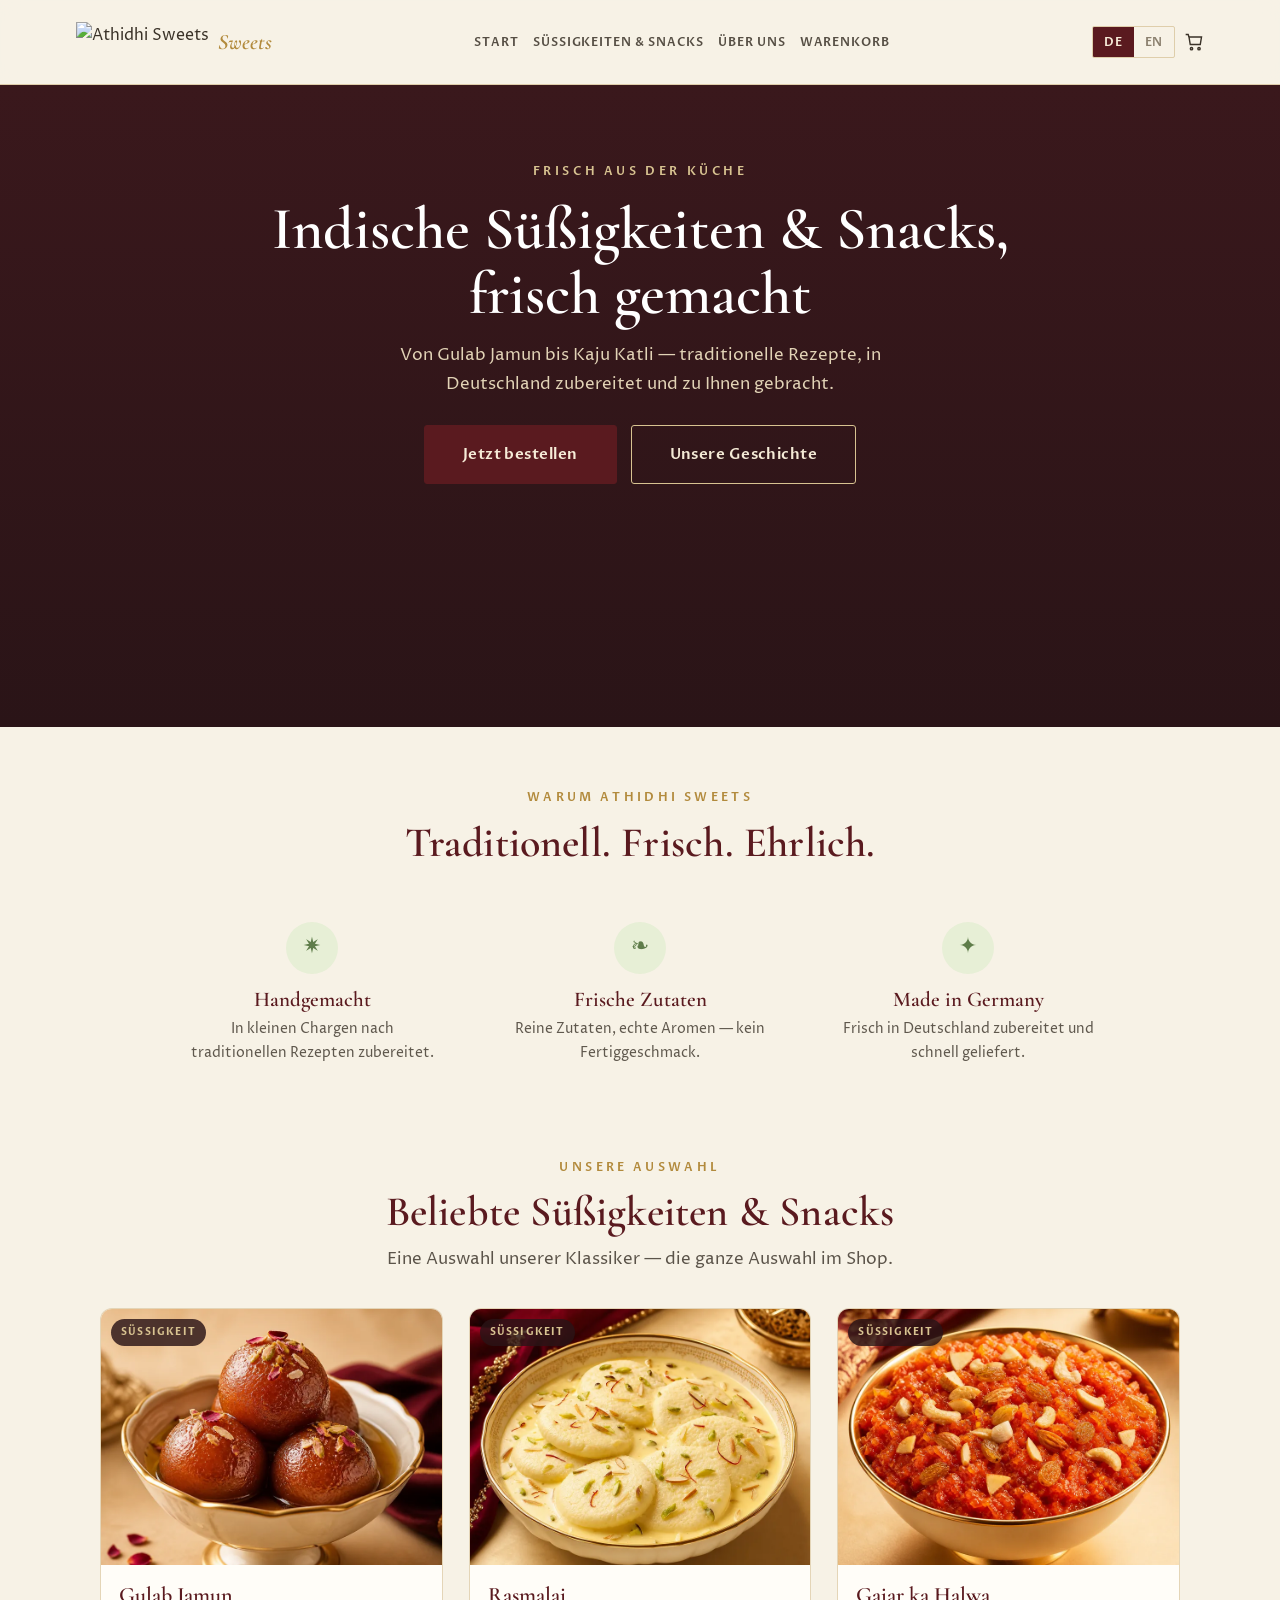
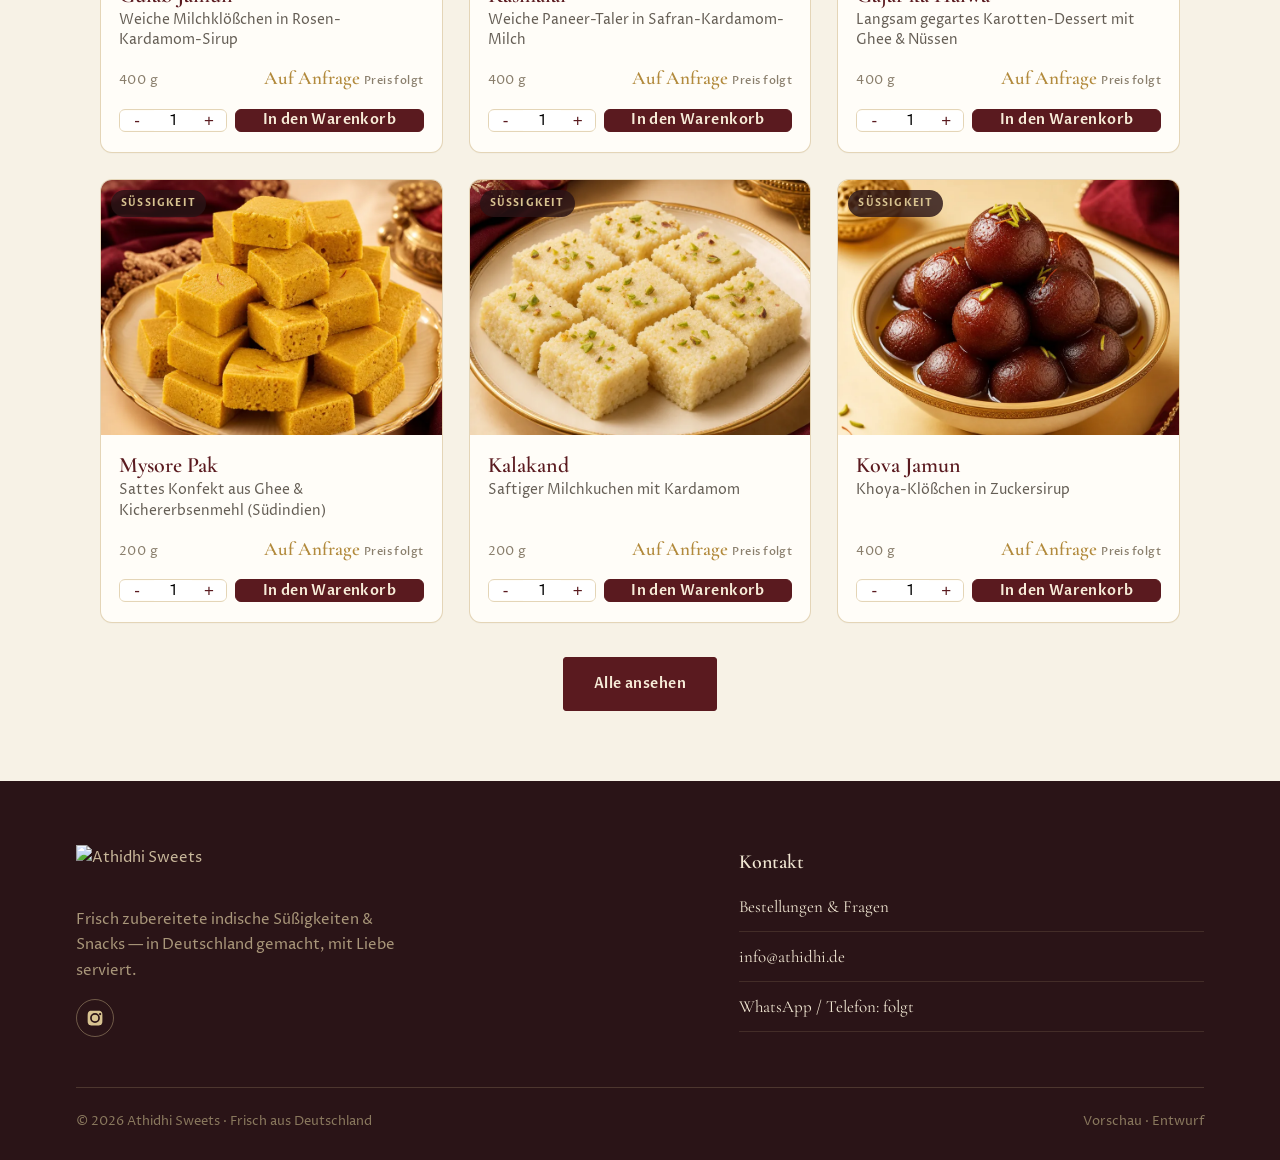
==== commit 1a12e133: "Update index.html" ====
--- a/index.html
+++ b/index.html
@@ -30,6 +30,7 @@
     <a class="btn btn-primary btn-lg" href="shop.html" data-de="Jetzt bestellen" data-en="Shop now">Jetzt bestellen</a>
     <a class="btn btn-ghost btn-lg" href="about.html" data-de="Unsere Geschichte" data-en="Our story" style="color:#f4ead6;border-color:var(--gold-soft)">Unsere Geschichte</a>
   </div>
+  <div class="hero-video"><video src="assets/53-hero-gulab.mp4" autoplay muted loop playsinline preload="auto" aria-label="Gulab Jamun"></video></div>
 </section>
 <section class="feat"><div class="section-head">
     <div class="eyebrow" data-de="Warum Athidhi Sweets" data-en="Why Athidhi Sweets">Warum Athidhi Sweets</div>
--- a/css/styles.css
+++ b/css/styles.css
@@ -497,3 +497,5 @@
 .brand{display:inline-flex;align-items:center;gap:9px}
 .brand-sweets{font-family:var(--serif);font-style:italic;font-size:22px;color:var(--gold);font-weight:600;line-height:1}
 @media(max-width:640px){.brand-sweets{font-size:18px}}
+.cart-item .qty{display:inline-flex;width:auto;max-width:none}
+.cart-item .qty input{flex:0 0 auto}
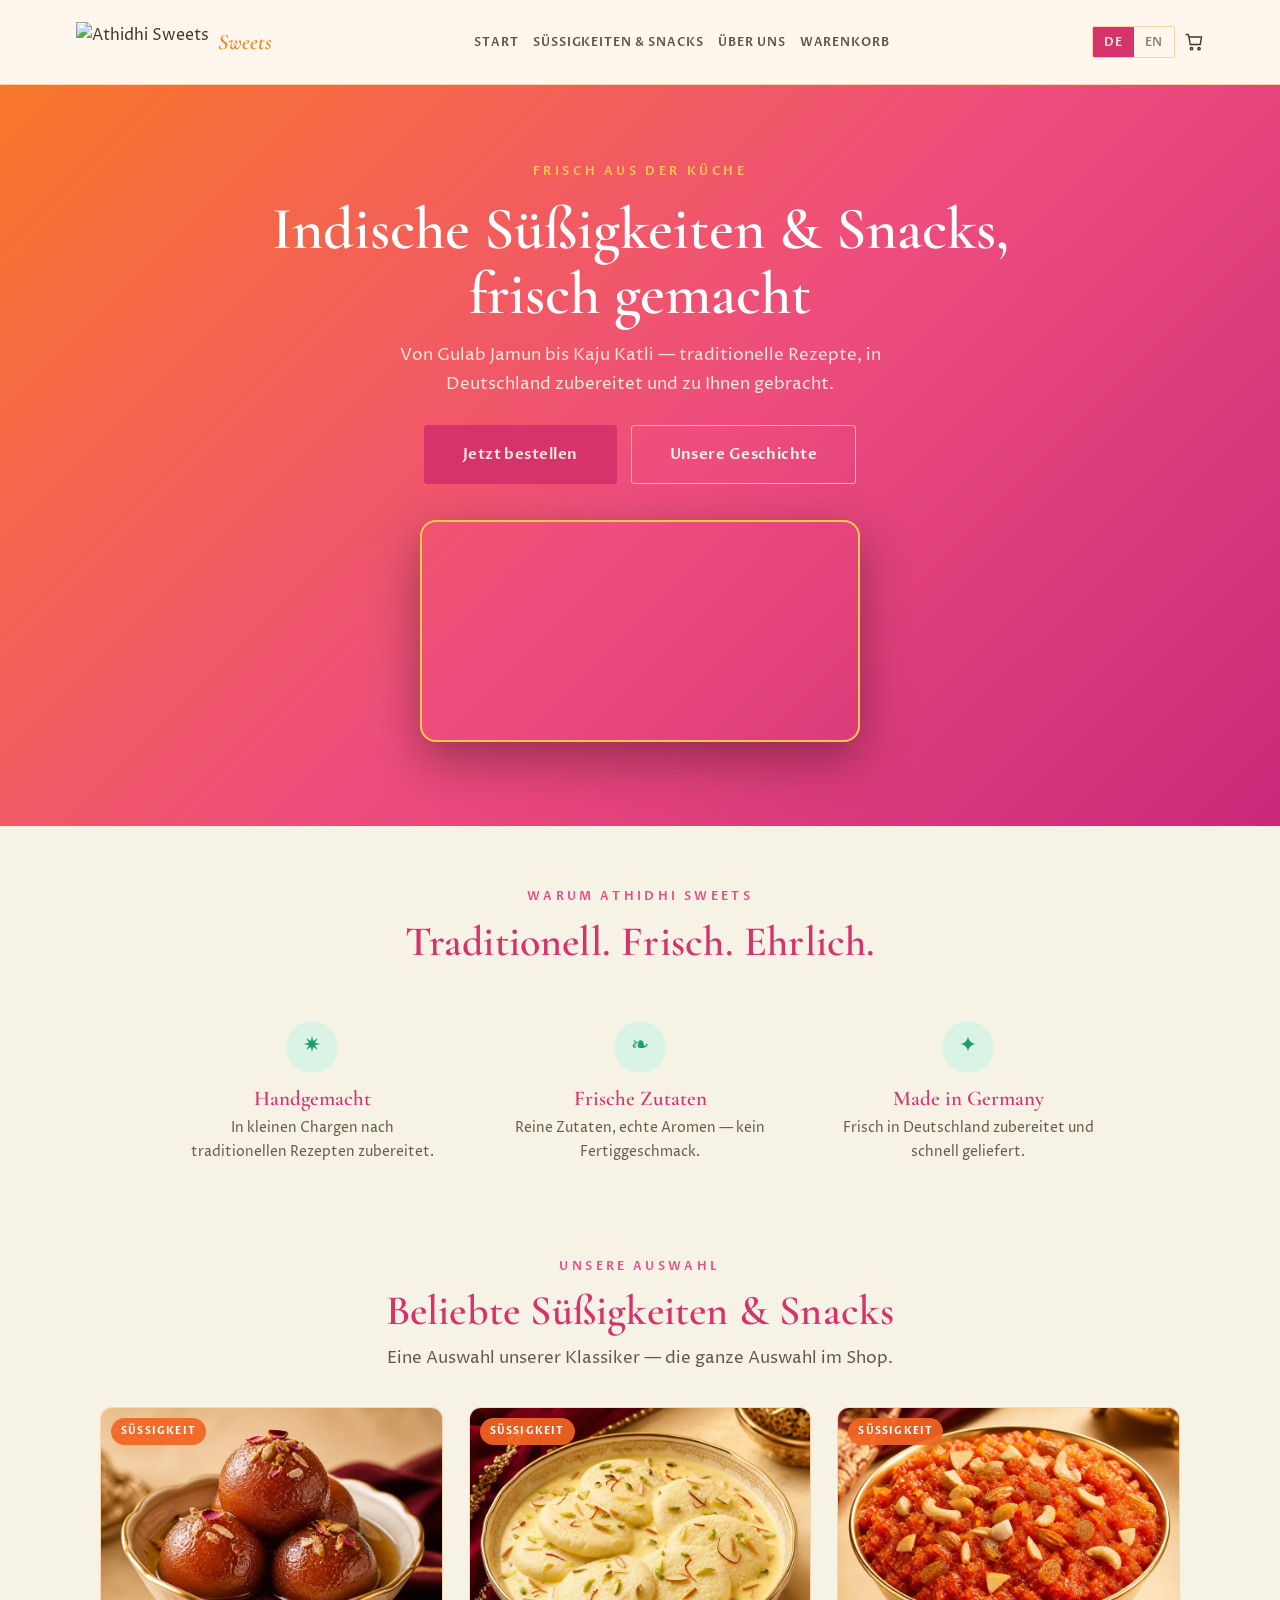
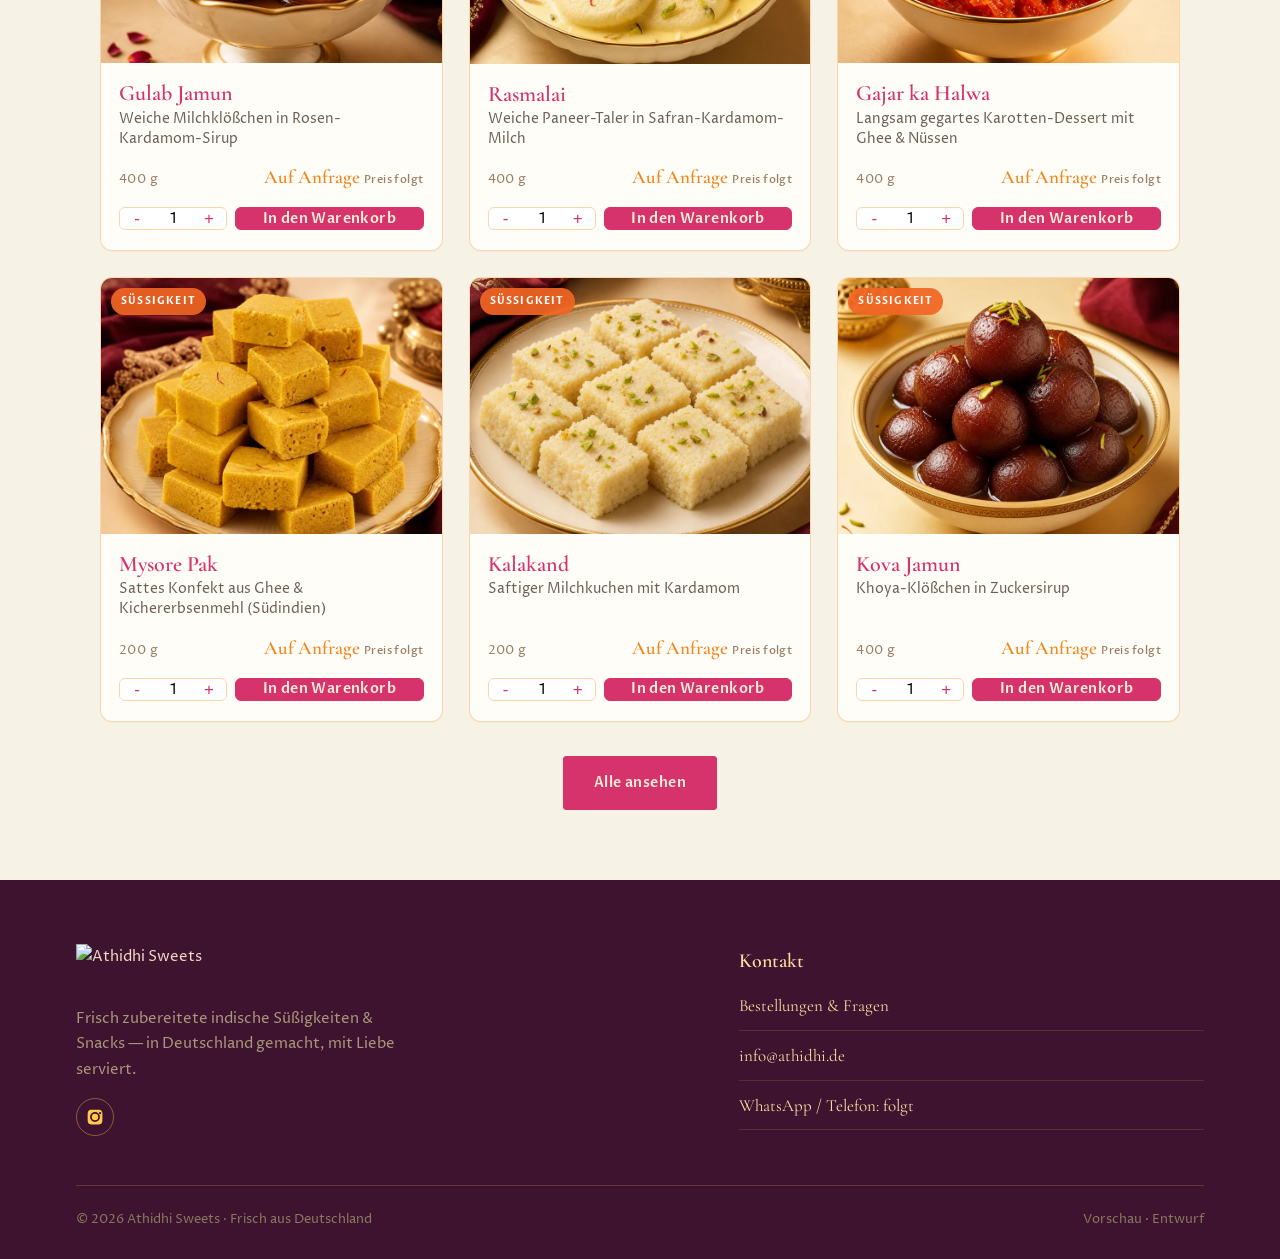
==== commit fa988041: "Update index.html" ====
--- a/index.html
+++ b/index.html
@@ -28,7 +28,7 @@
      data-en="From gulab jamun to kaju katli — traditional recipes, prepared in Germany and brought to you.">Von Gulab Jamun bis Kaju Katli — traditionelle Rezepte, in Deutschland zubereitet und zu Ihnen gebracht.</p>
   <div class="btn-row">
     <a class="btn btn-primary btn-lg" href="shop.html" data-de="Jetzt bestellen" data-en="Shop now">Jetzt bestellen</a>
-    <a class="btn btn-ghost btn-lg" href="about.html" data-de="Unsere Geschichte" data-en="Our story" style="color:#f4ead6;border-color:var(--gold-soft)">Unsere Geschichte</a>
+    <a class="btn btn-ghost btn-lg" href="about.html" data-de="Unsere Geschichte" data-en="Our story" style="color:#fff7ec;border-color:var(--gold-soft)">Unsere Geschichte</a>
   </div>
   <div class="hero-video"><video src="assets/53-hero-gulab.mp4" autoplay muted loop playsinline preload="auto" aria-label="Gulab Jamun"></video></div>
 </section>
--- a/css/styles.css
+++ b/css/styles.css
@@ -2,10 +2,10 @@
    Gold on ivory, deep maroon + red-diamond accent. Static, no build. */
 :root{
   --cream:#f7f2e6; --cream-2:#efe7d3; --paper:#fffdf8; --ivory-deep:#ece2ca;
-  --gold:#b28a3c; --gold-2:#c9a24b; --gold-soft:#d8c391; --green:#5f7d4a; --green-soft:#e7efd6;
-  --maroon:#5a1a1f; --maroon-2:#71272b;
-  --red:#d6402c;
-  --ink:#3a3228; --muted:#8a7f6d; --line:rgba(90,26,31,.14); --gline:rgba(178,138,60,.35);
+  --gold:#f0871f; --gold-2:#db6f12; --gold-soft:#ffc94d; --green:#1f9d6b; --green-soft:#d9f4e4;
+  --maroon:#d6336c; --maroon-2:#b8285b;
+  --red:#ec4a2a;
+  --ink:#463427; --muted:#9a7f66; --line:rgba(214,51,108,.16); --gline:rgba(240,135,31,.34);
   --shadow:0 18px 50px rgba(58,40,20,.14);
   --maxw:1180px; --r:14px;
   --serif:"Cormorant Garamond",Georgia,serif;
@@ -39,7 +39,7 @@
 .btn-lg{padding:16px 38px;font-size:15px}
 
 /* ===== Header ===== */
-.site-header{position:sticky;top:0;z-index:50;background:rgba(247,242,230,.9);
+.site-header{position:sticky;top:0;z-index:50;background:rgba(255,248,239,.92);
   backdrop-filter:blur(10px);border-bottom:1px solid var(--gline)}
 .nav{display:flex;align-items:center;justify-content:space-between;height:84px;gap:20px}
 .brand img{height:48px;width:auto}
@@ -118,19 +118,19 @@
 .m-price{font-family:var(--serif);font-size:20px;font-weight:600;color:var(--gold);white-space:nowrap}
 .tag{display:inline-block;font-size:10px;font-weight:700;letter-spacing:.08em;text-transform:uppercase;
   padding:2px 8px;border-radius:2px;margin-left:8px;vertical-align:middle}
-.tag.veg{background:#e7efd6;color:#4e6b28}
+.tag.veg{background:#d9f4e4;color:#4e6b28}
 .tag.non{background:#f6e0d4;color:#a83a1e}
 .menu-note{text-align:center;color:var(--muted);font-size:14px;margin-top:40px;font-style:italic}
 
 /* ===== Branches ===== */
-.branches{background:var(--maroon);color:#f0e6d2}
+.branches{background:var(--maroon);color:#ffd9a0}
 .branches h2,.branches .rule{color:#fff}
 .branches h2{color:#fbf3e2}
 .branches .eyebrow{color:var(--gold-soft)}
 .branches .section-head p{color:#d8c7ad}
 .branches .rule{background:center/contain no-repeat url("data:image/svg+xml,%3Csvg%20xmlns%3D%27http%3A%2F%2Fwww.w3.org%2F2000%2Fsvg%27%20width%3D%27120%27%20height%3D%2718%27%20viewBox%3D%270%200%20120%2018%27%3E%3Cg%20stroke%3D%27%23d8c391%27%20stroke-width%3D%271%27%20stroke-linecap%3D%27round%27%3E%3Cline%20x1%3D%278%27%20y1%3D%279%27%20x2%3D%2747%27%20y2%3D%279%27%2F%3E%3Cline%20x1%3D%2773%27%20y1%3D%279%27%20x2%3D%27112%27%20y2%3D%279%27%2F%3E%3C%2Fg%3E%3Ccircle%20cx%3D%278%27%20cy%3D%279%27%20r%3D%271.5%27%20fill%3D%27%23d8c391%27%2F%3E%3Ccircle%20cx%3D%27112%27%20cy%3D%279%27%20r%3D%271.5%27%20fill%3D%27%23d8c391%27%2F%3E%3Cg%20transform%3D%27translate%2860%209%29%27%20fill%3D%27%23d8c391%27%3E%3Cellipse%20cx%3D%270%27%20cy%3D%27-4.2%27%20rx%3D%271.5%27%20ry%3D%274.2%27%20transform%3D%27rotate%280%29%27%2F%3E%3Cellipse%20cx%3D%270%27%20cy%3D%27-4.2%27%20rx%3D%271.5%27%20ry%3D%274.2%27%20transform%3D%27rotate%2845%29%27%2F%3E%3Cellipse%20cx%3D%270%27%20cy%3D%27-4.2%27%20rx%3D%271.5%27%20ry%3D%274.2%27%20transform%3D%27rotate%2890%29%27%2F%3E%3Cellipse%20cx%3D%270%27%20cy%3D%27-4.2%27%20rx%3D%271.5%27%20ry%3D%274.2%27%20transform%3D%27rotate%28135%29%27%2F%3E%3Cellipse%20cx%3D%270%27%20cy%3D%27-4.2%27%20rx%3D%271.5%27%20ry%3D%274.2%27%20transform%3D%27rotate%28180%29%27%2F%3E%3Cellipse%20cx%3D%270%27%20cy%3D%27-4.2%27%20rx%3D%271.5%27%20ry%3D%274.2%27%20transform%3D%27rotate%28225%29%27%2F%3E%3Cellipse%20cx%3D%270%27%20cy%3D%27-4.2%27%20rx%3D%271.5%27%20ry%3D%274.2%27%20transform%3D%27rotate%28270%29%27%2F%3E%3Cellipse%20cx%3D%270%27%20cy%3D%27-4.2%27%20rx%3D%271.5%27%20ry%3D%274.2%27%20transform%3D%27rotate%28315%29%27%2F%3E%3C%2Fg%3E%3Ccircle%20cx%3D%2760%27%20cy%3D%279%27%20r%3D%271.8%27%20fill%3D%27%23f0e6d2%27%2F%3E%3C%2Fsvg%3E")}
 .branch-grid{display:grid;grid-template-columns:repeat(2,1fr);gap:22px}
-.branch{background:rgba(255,255,255,.045);border:1px solid rgba(216,195,145,.28);
+.branch{background:rgba(255,255,255,.045);border:1px solid rgba(255,201,77,.28);
   border-radius:var(--r);padding:30px 30px 26px}
 .branch .flag{font-family:var(--sans);text-transform:uppercase;letter-spacing:.2em;
   font-size:11px;font-weight:700;color:var(--gold-soft);min-height:16px}
@@ -155,28 +155,28 @@
 .embed-hint{font-size:12.5px;color:#b6a488;margin-top:20px;font-style:italic}
 
 /* ===== Footer ===== */
-.site-footer{background:#2a1417;color:#c9b89b;padding:64px 0 28px;font-size:15px}
+.site-footer{background:#3d1330;color:#f3d9c6;padding:64px 0 28px;font-size:15px}
 .foot-grid{display:grid;grid-template-columns:1.5fr 1.15fr;gap:56px;margin-bottom:44px}
 .foot-brand img{height:54px;margin-bottom:14px}
 .foot-brand p{max-width:330px;color:#a9977a;margin:0}
-.site-footer h4{font-family:var(--serif);color:#f0e6d2;font-size:20px;margin:0 0 14px;font-weight:600}
+.site-footer h4{font-family:var(--serif);color:#ffd9a0;font-size:20px;margin:0 0 14px;font-weight:600}
 .site-footer ul{list-style:none;padding:0;margin:0}
 .site-footer li{margin:8px 0}
-.foot-locs li{display:flex;justify-content:space-between;align-items:baseline;gap:18px;margin:11px 0;border-bottom:1px solid rgba(216,195,145,.14);padding-bottom:9px}
-.foot-locs .loc{font-family:var(--serif);font-size:17px;color:#f0e6d2}
+.foot-locs li{display:flex;justify-content:space-between;align-items:baseline;gap:18px;margin:11px 0;border-bottom:1px solid rgba(255,201,77,.14);padding-bottom:9px}
+.foot-locs .loc{font-family:var(--serif);font-size:17px;color:#ffd9a0}
 .foot-locs .tel{font-size:13.5px;color:#a9977a;letter-spacing:.02em;white-space:nowrap}
 .foot-locs .tel:hover,.foot-locs .loc:hover{color:var(--gold-soft)}
 .foot-mail{display:inline-block;margin-top:16px;color:#c9b89b}
 .site-footer a:hover{color:var(--gold-soft)}
 .socials{display:flex;gap:12px;margin-top:16px}
-.socials a{width:38px;height:38px;border-radius:50%;border:1px solid rgba(216,195,145,.4);
-  display:grid;place-items:center;font-size:13px;font-weight:600;color:#d8c391;transition:.2s}
+.socials a{width:38px;height:38px;border-radius:50%;border:1px solid rgba(255,201,77,.4);
+  display:grid;place-items:center;font-size:13px;font-weight:600;color:#ffc94d;transition:.2s}
 .socials a:hover{background:var(--gold-soft);color:var(--maroon);border-color:var(--gold-soft)}
-.foot-bottom{border-top:1px solid rgba(216,195,145,.2);padding-top:22px;
+.foot-bottom{border-top:1px solid rgba(255,201,77,.2);padding-top:22px;
   display:flex;justify-content:space-between;flex-wrap:wrap;gap:8px;color:#8a795e;font-size:13px}
 
 .foot-careers{text-align:center;margin:0 0 30px}
-.foot-careers-btn{display:inline-flex;align-items:center;justify-content:center;font-family:var(--sans);font-weight:600;font-size:13px;letter-spacing:.14em;text-transform:uppercase;padding:13px 40px;border-radius:3px;border:1px solid var(--gold-soft);background:transparent;color:#f0e6d2;transition:.2s}
+.foot-careers-btn{display:inline-flex;align-items:center;justify-content:center;font-family:var(--sans);font-weight:600;font-size:13px;letter-spacing:.14em;text-transform:uppercase;padding:13px 40px;border-radius:3px;border:1px solid var(--gold-soft);background:transparent;color:#ffd9a0;transition:.2s}
 .foot-careers-btn:hover{background:var(--gold-soft);color:var(--maroon);border-color:var(--gold-soft)}
 
 [data-lang-hide]{display:none!important}
@@ -185,7 +185,7 @@
 .socials a{display:inline-flex;align-items:center;justify-content:center}
 .socials a svg{width:18px;height:18px;fill:currentColor}
 .promo-social{position:absolute;top:13px;right:18px;z-index:6;display:flex;gap:8px}
-.promo-social a{width:30px;height:30px;border-radius:50%;border:1px solid rgba(216,195,145,.5);display:inline-flex;align-items:center;justify-content:center;color:var(--gold-soft)}
+.promo-social a{width:30px;height:30px;border-radius:50%;border:1px solid rgba(255,201,77,.5);display:inline-flex;align-items:center;justify-content:center;color:var(--gold-soft)}
 .promo-social a svg{width:15px;height:15px;fill:currentColor}
 .promo-social a.promo-order{width:auto;height:auto;border-radius:999px;padding:6px 14px;font-family:var(--sans);font-size:11px;font-weight:700;letter-spacing:.1em;text-transform:uppercase;white-space:nowrap}
 .promo-social a:hover{background:var(--gold-soft);color:var(--maroon);border-color:var(--gold-soft)}
@@ -247,7 +247,7 @@
 .promo-img{background:center/cover no-repeat;position:relative}
 .promo-img.ph{display:grid;place-items:center;color:var(--gold-soft);font-family:var(--serif);
   font-style:italic;font-size:22px;background:
-  radial-gradient(120% 120% at 30% 20%,#7a3136,#5a1a1f 70%)}
+  radial-gradient(120% 120% at 30% 20%,#f9782a,#c9297a 70%)}
 .promo-body{display:flex;flex-direction:column;justify-content:center;padding:44px 56px;color:#f4ead6}
 .promo-kicker{text-transform:uppercase;letter-spacing:.28em;font-size:11px;font-weight:600;color:var(--gold-soft);margin-bottom:12px}
 .promo-body h3{color:#fff;font-size:34px;margin:0 0 10px}
@@ -259,7 +259,7 @@
   background:transparent;cursor:pointer;padding:0}
 .promo-dots button.active{background:var(--gold-soft)}
 .promo-arrow{position:absolute;top:50%;transform:translateY(-50%);z-index:5;background:rgba(0,0,0,.18);
-  border:1px solid rgba(216,195,145,.4);color:#f4ead6;width:40px;height:40px;border-radius:50%;
+  border:1px solid rgba(255,201,77,.4);color:#f4ead6;width:40px;height:40px;border-radius:50%;
   cursor:pointer;font-size:18px;line-height:1}
 .promo-arrow.prev{left:16px}.promo-arrow.next{right:16px}
 .promo-tag{position:absolute;top:14px;left:20px;z-index:5;font-family:var(--sans);font-size:10px;
@@ -279,7 +279,7 @@
 /* --- Subpage --- */
 .sub-hero{position:relative;height:420px;display:flex;align-items:flex-end;
   background:center/cover no-repeat;color:#fff}
-.sub-hero::after{content:"";position:absolute;inset:0;background:linear-gradient(180deg,rgba(42,20,23,.15),rgba(42,20,23,.78))}
+.sub-hero::after{content:"";position:absolute;inset:0;background:linear-gradient(180deg,rgba(61,19,48,.15),rgba(61,19,48,.78))}
 .sub-hero .wrap{position:relative;z-index:2;padding-bottom:40px}
 .sub-hero .eyebrow{color:var(--gold-soft)}
 .sub-hero h1{color:#fff;font-size:clamp(40px,6vw,66px);margin:0}
@@ -307,14 +307,14 @@
 .mcat h3{text-align:center;color:var(--maroon);font-size:30px;margin:0 0 4px}
 .mcat .catrule{width:96px;height:15px;margin:10px auto 26px;background:center/contain no-repeat url("data:image/svg+xml,%3Csvg%20xmlns%3D%27http%3A%2F%2Fwww.w3.org%2F2000%2Fsvg%27%20width%3D%27120%27%20height%3D%2718%27%20viewBox%3D%270%200%20120%2018%27%3E%3Cg%20stroke%3D%27%23b28a3c%27%20stroke-width%3D%271%27%20stroke-linecap%3D%27round%27%3E%3Cline%20x1%3D%278%27%20y1%3D%279%27%20x2%3D%2747%27%20y2%3D%279%27%2F%3E%3Cline%20x1%3D%2773%27%20y1%3D%279%27%20x2%3D%27112%27%20y2%3D%279%27%2F%3E%3C%2Fg%3E%3Ccircle%20cx%3D%278%27%20cy%3D%279%27%20r%3D%271.5%27%20fill%3D%27%23b28a3c%27%2F%3E%3Ccircle%20cx%3D%27112%27%20cy%3D%279%27%20r%3D%271.5%27%20fill%3D%27%23b28a3c%27%2F%3E%3Cg%20transform%3D%27translate%2860%209%29%27%20fill%3D%27%23b28a3c%27%3E%3Cellipse%20cx%3D%270%27%20cy%3D%27-4.2%27%20rx%3D%271.5%27%20ry%3D%274.2%27%20transform%3D%27rotate%280%29%27%2F%3E%3Cellipse%20cx%3D%270%27%20cy%3D%27-4.2%27%20rx%3D%271.5%27%20ry%3D%274.2%27%20transform%3D%27rotate%2845%29%27%2F%3E%3Cellipse%20cx%3D%270%27%20cy%3D%27-4.2%27%20rx%3D%271.5%27%20ry%3D%274.2%27%20transform%3D%27rotate%2890%29%27%2F%3E%3Cellipse%20cx%3D%270%27%20cy%3D%27-4.2%27%20rx%3D%271.5%27%20ry%3D%274.2%27%20transform%3D%27rotate%28135%29%27%2F%3E%3Cellipse%20cx%3D%270%27%20cy%3D%27-4.2%27%20rx%3D%271.5%27%20ry%3D%274.2%27%20transform%3D%27rotate%28180%29%27%2F%3E%3Cellipse%20cx%3D%270%27%20cy%3D%27-4.2%27%20rx%3D%271.5%27%20ry%3D%274.2%27%20transform%3D%27rotate%28225%29%27%2F%3E%3Cellipse%20cx%3D%270%27%20cy%3D%27-4.2%27%20rx%3D%271.5%27%20ry%3D%274.2%27%20transform%3D%27rotate%28270%29%27%2F%3E%3Cellipse%20cx%3D%270%27%20cy%3D%27-4.2%27%20rx%3D%271.5%27%20ry%3D%274.2%27%20transform%3D%27rotate%28315%29%27%2F%3E%3C%2Fg%3E%3Ccircle%20cx%3D%2760%27%20cy%3D%279%27%20r%3D%271.8%27%20fill%3D%27%235a1a1f%27%2F%3E%3C%2Fsvg%3E")}
 .mcat-items{display:grid;grid-template-columns:1fr 1fr;gap:6px 48px}
-.mrow{display:flex;align-items:baseline;gap:8px;padding:10px 0;border-bottom:1px solid rgba(178,138,60,.12)}
+.mrow{display:flex;align-items:baseline;gap:8px;padding:10px 0;border-bottom:1px solid rgba(240,135,31,.14)}
 .mrow .mtext{display:flex;flex-direction:column;min-width:0}
 .mrow .mname{font-family:var(--serif);font-size:19px;font-weight:600;color:var(--ink);display:flex;align-items:baseline;gap:6px;flex-wrap:wrap}
 .mrow .mname .diamond{width:13px;height:13px;background:center/contain no-repeat url("data:image/svg+xml,%3Csvg%20xmlns%3D%27http%3A%2F%2Fwww.w3.org%2F2000%2Fsvg%27%20width%3D%2718%27%20height%3D%2718%27%20viewBox%3D%270%200%2018%2018%27%3E%3Cg%20transform%3D%27translate%289%209%29%27%20fill%3D%27%23d6402c%27%3E%3Cellipse%20cx%3D%270%27%20cy%3D%27-4.2%27%20rx%3D%271.5%27%20ry%3D%274.2%27%20transform%3D%27rotate%280%29%27%2F%3E%3Cellipse%20cx%3D%270%27%20cy%3D%27-4.2%27%20rx%3D%271.5%27%20ry%3D%274.2%27%20transform%3D%27rotate%2845%29%27%2F%3E%3Cellipse%20cx%3D%270%27%20cy%3D%27-4.2%27%20rx%3D%271.5%27%20ry%3D%274.2%27%20transform%3D%27rotate%2890%29%27%2F%3E%3Cellipse%20cx%3D%270%27%20cy%3D%27-4.2%27%20rx%3D%271.5%27%20ry%3D%274.2%27%20transform%3D%27rotate%28135%29%27%2F%3E%3Cellipse%20cx%3D%270%27%20cy%3D%27-4.2%27%20rx%3D%271.5%27%20ry%3D%274.2%27%20transform%3D%27rotate%28180%29%27%2F%3E%3Cellipse%20cx%3D%270%27%20cy%3D%27-4.2%27%20rx%3D%271.5%27%20ry%3D%274.2%27%20transform%3D%27rotate%28225%29%27%2F%3E%3Cellipse%20cx%3D%270%27%20cy%3D%27-4.2%27%20rx%3D%271.5%27%20ry%3D%274.2%27%20transform%3D%27rotate%28270%29%27%2F%3E%3Cellipse%20cx%3D%270%27%20cy%3D%27-4.2%27%20rx%3D%271.5%27%20ry%3D%274.2%27%20transform%3D%27rotate%28315%29%27%2F%3E%3C%2Fg%3E%3Ccircle%20cx%3D%279%27%20cy%3D%279%27%20r%3D%271.8%27%20fill%3D%27%235a1a1f%27%2F%3E%3C%2Fsvg%3E");flex:0 0 13px;align-self:center}
 .mrow .code{font-family:var(--sans);font-size:10px;letter-spacing:.04em;color:var(--muted);font-weight:500}
 .mrow .mdesc{font-size:13px;color:var(--muted);margin-top:2px}
 .mrow .mtag{font-size:9px;font-weight:700;letter-spacing:.06em;text-transform:uppercase;padding:2px 6px;border-radius:2px;align-self:center}
-.mrow .mtag.veg{background:#e7efd6;color:#4e6b28}.mrow .mtag.non{background:#f6e0d4;color:#a83a1e}
+.mrow .mtag.veg{background:#d9f4e4;color:#4e6b28}.mrow .mtag.non{background:#f6e0d4;color:#a83a1e}
 .mrow .leader{flex:1;border-bottom:1px dotted var(--gline);transform:translateY(-4px);min-width:14px}
 .mrow .mprice{font-family:var(--serif);font-size:18px;font-weight:600;color:var(--gold);white-space:nowrap}
 .allergen-note{max-width:940px;margin:8px auto 0;font-size:12px;color:var(--muted);font-style:italic;text-align:center}
@@ -421,15 +421,15 @@
 .branch-info .branch .hours{color:var(--muted)}
 
 /* ===================== Athidhi Sweets — shop ===================== */
-.sw-hero{position:relative;background:linear-gradient(180deg,#3a181c,#2a1417);color:#f4ead6;text-align:center;padding:76px 20px 84px;overflow:hidden}
+.sw-hero{position:relative;background:linear-gradient(135deg,#f9782a 0%,#ee4d7d 52%,#c9297a 100%);color:#fff7ec;text-align:center;padding:76px 20px 84px;overflow:hidden}
 .sw-hero .eyebrow{letter-spacing:.3em;text-transform:uppercase;font-size:12px;font-weight:600;color:var(--gold-soft);margin-bottom:16px}
 .sw-hero h1{font-family:var(--serif);font-weight:600;font-size:clamp(34px,6vw,60px);color:#fff;margin:0 auto 14px;max-width:760px;line-height:1.08}
-.sw-hero p{max-width:560px;margin:0 auto 26px;color:#e2d3b6;font-size:17px}
+.sw-hero p{max-width:560px;margin:0 auto 26px;color:#ffe9d6;font-size:17px}
 .sw-hero .btn-row{display:flex;gap:14px;justify-content:center;flex-wrap:wrap}
-.sw-mandala{position:absolute;inset:0;background:center/1100px no-repeat url('https://snayana-hub.github.io/athidhi-preview/assets/mandala.svg');opacity:.06;pointer-events:none}
+.sw-mandala{position:absolute;inset:0;background:center/1100px no-repeat url('https://snayana-hub.github.io/athidhi-preview/assets/mandala.svg');opacity:.5;pointer-events:none}
 
 .section-head{text-align:center;max-width:640px;margin:0 auto 34px;padding:0 20px}
-.section-head .eyebrow{letter-spacing:.28em;text-transform:uppercase;font-size:12px;font-weight:600;color:var(--gold);margin-bottom:12px;font-family:var(--sans)}
+.section-head .eyebrow{letter-spacing:.28em;text-transform:uppercase;font-size:12px;font-weight:600;color:#e84c88;margin-bottom:12px;font-family:var(--sans)}
 .section-head h2{font-family:var(--serif);font-weight:600;font-size:clamp(28px,4.4vw,42px);color:var(--maroon);margin:0 0 10px}
 .section-head p{color:var(--ink);opacity:.82;margin:0}
 
@@ -441,11 +441,11 @@
 .pcard{background:var(--paper);border:1px solid var(--gline);border-radius:12px;overflow:hidden;display:flex;flex-direction:column;box-shadow:0 1px 0 rgba(0,0,0,.02);transition:transform .16s,box-shadow .16s}
 .pcard:hover{transform:translateY(-3px);box-shadow:var(--shadow)}
 .pcard .pimg{position:relative;aspect-ratio:4/3;background:center/cover no-repeat;display:grid;place-items:center}
-.pcard .pimg.ph{background:radial-gradient(120% 120% at 30% 20%,#7a3136,#5a1a1f 72%)}
+.pcard .pimg.ph{background:radial-gradient(120% 120% at 30% 20%,#f9782a,#c9297a 72%)}
 .pcard .pimg.ph .ph-in{text-align:center;color:var(--gold-soft);padding:14px}
-.pcard .pimg.ph .ph-in .mk{font-family:var(--serif);font-style:italic;font-size:22px;color:#f0e6d2;margin-bottom:4px}
+.pcard .pimg.ph .ph-in .mk{font-family:var(--serif);font-style:italic;font-size:22px;color:#ffd9a0;margin-bottom:4px}
 .pcard .pimg.ph .ph-in .s{font-size:11px;letter-spacing:.12em;text-transform:uppercase;opacity:.8}
-.pcard .ptag{position:absolute;top:10px;left:10px;background:rgba(42,20,23,.82);color:var(--gold-soft);font-size:10px;font-weight:700;letter-spacing:.12em;text-transform:uppercase;padding:5px 10px;border-radius:999px}
+.pcard .ptag{position:absolute;top:10px;left:10px;background:rgba(242,101,35,.92);color:#fff;font-size:10px;font-weight:700;letter-spacing:.12em;text-transform:uppercase;padding:5px 10px;border-radius:999px}
 .pcard .pbody{padding:18px 18px 20px;display:flex;flex-direction:column;flex:1}
 .pcard h3{font-family:var(--serif);font-size:22px;color:var(--maroon);margin:0 0 3px;font-weight:600}
 .pcard .pdesc{color:var(--ink);opacity:.78;font-size:13.5px;line-height:1.5;margin:0 0 12px;min-height:40px}
@@ -472,7 +472,7 @@
 .cart-note{background:#fbf4e6;border:1px solid var(--gline);border-radius:8px;padding:12px 16px;color:#7a5a1a;font-size:13.5px;margin-bottom:22px}
 .cart-empty{text-align:center;color:var(--muted);padding:50px 0}
 .cart-item{display:flex;gap:16px;align-items:center;padding:16px 0;border-bottom:1px solid var(--gline)}
-.cart-item .ci-thumb{width:74px;height:64px;border-radius:8px;background:radial-gradient(120% 120% at 30% 20%,#7a3136,#5a1a1f 72%) center/cover;flex:0 0 auto}
+.cart-item .ci-thumb{width:74px;height:64px;border-radius:8px;background:radial-gradient(120% 120% at 30% 20%,#f9782a,#c9297a 72%) center/cover;flex:0 0 auto}
 .cart-item .ci-main{flex:1;min-width:0}
 .cart-item .ci-main h4{font-family:var(--serif);font-size:19px;color:var(--maroon);margin:0 0 2px;font-weight:600}
 .cart-item .ci-main .ci-w{font-size:12.5px;color:var(--muted)}
@@ -499,3 +499,6 @@
 @media(max-width:640px){.brand-sweets{font-size:18px}}
 .cart-item .qty{display:inline-flex;width:auto;max-width:none}
 .cart-item .qty input{flex:0 0 auto}
+.hero-video{margin:36px auto 0;max-width:440px;width:100%;border-radius:16px;overflow:hidden;border:2px solid var(--gold-soft);box-shadow:0 18px 50px rgba(0,0,0,.35);position:relative;z-index:1}
+.hero-video video{display:block;width:100%;height:auto}
+@media(max-width:640px){.hero-video{max-width:320px;margin-top:28px}}
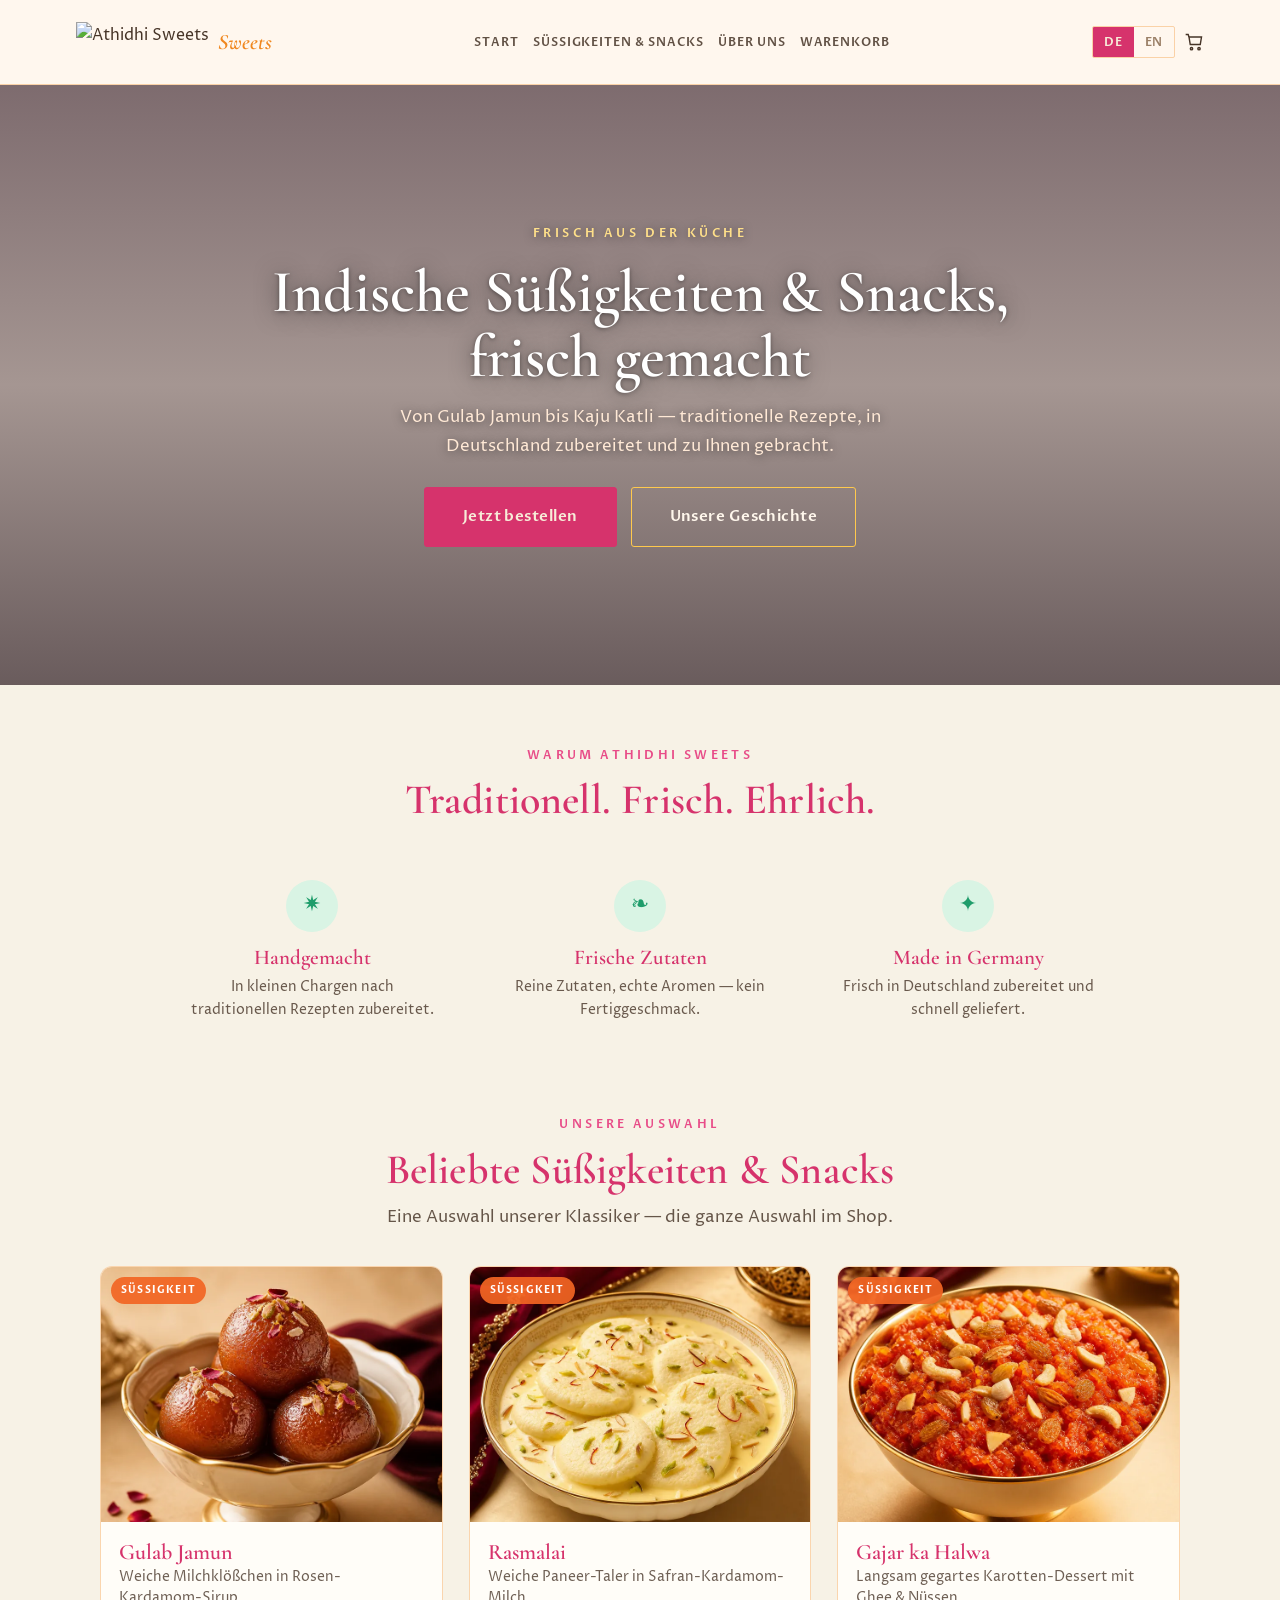
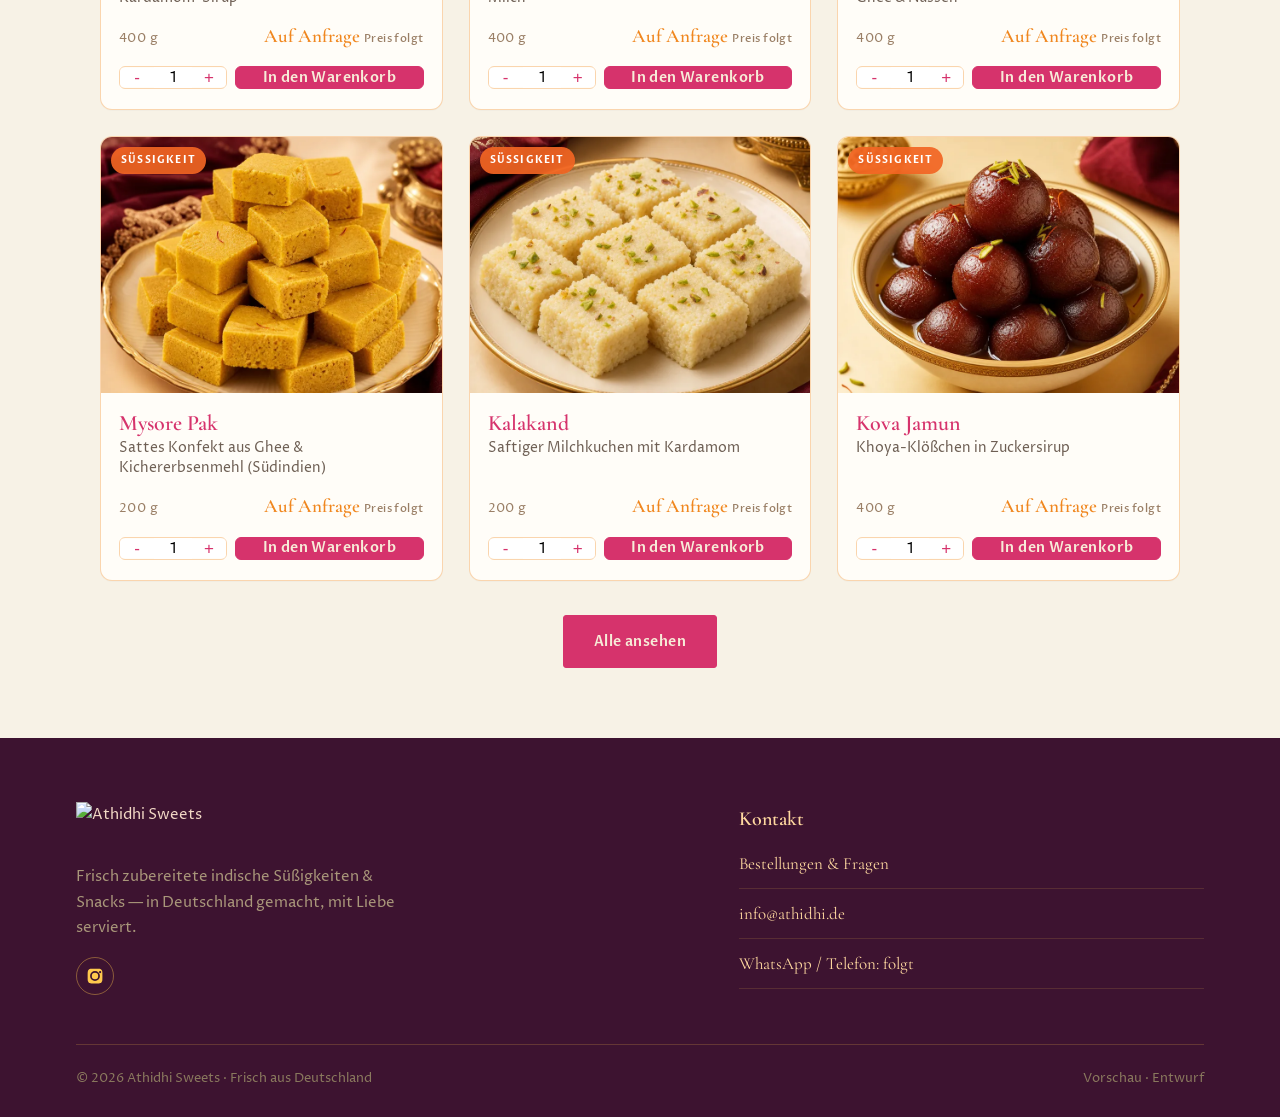
==== commit 4bba6127: "Update index.html" ====
--- a/index.html
+++ b/index.html
@@ -21,7 +21,7 @@
       <button class="hamburger" aria-label="Menu"><span></span><span></span><span></span></button>
     </div>
   </div></header>
-<section class="sw-hero"><div class="sw-mandala"></div>
+<section class="sw-hero">
   <div class="eyebrow" data-de="Frisch aus der Küche" data-en="Freshly made">Frisch aus der Küche</div>
   <h1 data-de="Indische Süßigkeiten &amp; Snacks, frisch gemacht" data-en="Indian sweets &amp; snacks, freshly made">Indische Süßigkeiten &amp; Snacks, frisch gemacht</h1>
   <p data-de="Von Gulab Jamun bis Kaju Katli — traditionelle Rezepte, in Deutschland zubereitet und zu Ihnen gebracht."
@@ -30,7 +30,6 @@
     <a class="btn btn-primary btn-lg" href="shop.html" data-de="Jetzt bestellen" data-en="Shop now">Jetzt bestellen</a>
     <a class="btn btn-ghost btn-lg" href="about.html" data-de="Unsere Geschichte" data-en="Our story" style="color:#fff7ec;border-color:var(--gold-soft)">Unsere Geschichte</a>
   </div>
-  <div class="hero-video"><video src="assets/53-hero-gulab.mp4" autoplay muted loop playsinline preload="auto" aria-label="Gulab Jamun"></video></div>
 </section>
 <section class="feat"><div class="section-head">
     <div class="eyebrow" data-de="Warum Athidhi Sweets" data-en="Why Athidhi Sweets">Warum Athidhi Sweets</div>
--- a/css/styles.css
+++ b/css/styles.css
@@ -421,10 +421,10 @@
 .branch-info .branch .hours{color:var(--muted)}
 
 /* ===================== Athidhi Sweets — shop ===================== */
-.sw-hero{position:relative;background:linear-gradient(135deg,#f9782a 0%,#ee4d7d 52%,#c9297a 100%);color:#fff7ec;text-align:center;padding:76px 20px 84px;overflow:hidden}
-.sw-hero .eyebrow{letter-spacing:.3em;text-transform:uppercase;font-size:12px;font-weight:600;color:var(--gold-soft);margin-bottom:16px}
-.sw-hero h1{font-family:var(--serif);font-weight:600;font-size:clamp(34px,6vw,60px);color:#fff;margin:0 auto 14px;max-width:760px;line-height:1.08}
-.sw-hero p{max-width:560px;margin:0 auto 26px;color:#ffe9d6;font-size:17px}
+.sw-hero{position:relative;min-height:600px;display:flex;flex-direction:column;align-items:center;justify-content:center;background:linear-gradient(180deg,rgba(38,10,24,.58) 0%,rgba(42,12,20,.40) 50%,rgba(26,7,15,.64) 100%),url('assets/hero-spread.webp') center/cover no-repeat;color:#fff7ec;text-align:center;padding:88px 20px;overflow:hidden}
+.sw-hero .eyebrow{letter-spacing:.3em;text-transform:uppercase;font-size:12px;font-weight:600;color:#ffe08a;margin-bottom:16px;text-shadow:0 1px 10px rgba(0,0,0,.5)}
+.sw-hero h1{font-family:var(--serif);font-weight:600;font-size:clamp(34px,6vw,60px);color:#fff;margin:0 auto 14px;max-width:760px;line-height:1.08;text-shadow:0 2px 22px rgba(0,0,0,.5),0 1px 4px rgba(0,0,0,.4)}
+.sw-hero p{max-width:560px;margin:0 auto 26px;color:#ffe9d6;font-size:17px;text-shadow:0 1px 10px rgba(0,0,0,.55)}
 .sw-hero .btn-row{display:flex;gap:14px;justify-content:center;flex-wrap:wrap}
 .sw-mandala{position:absolute;inset:0;background:center/1100px no-repeat url('https://snayana-hub.github.io/athidhi-preview/assets/mandala.svg');opacity:.5;pointer-events:none}
 
@@ -501,4 +501,4 @@
 .cart-item .qty input{flex:0 0 auto}
 .hero-video{margin:36px auto 0;max-width:440px;width:100%;border-radius:16px;overflow:hidden;border:2px solid var(--gold-soft);box-shadow:0 18px 50px rgba(0,0,0,.35);position:relative;z-index:1}
 .hero-video video{display:block;width:100%;height:auto}
-@media(max-width:640px){.hero-video{max-width:320px;margin-top:28px}}
+@media(max-width:640px){.sw-hero{min-height:520px;padding:72px 18px}}
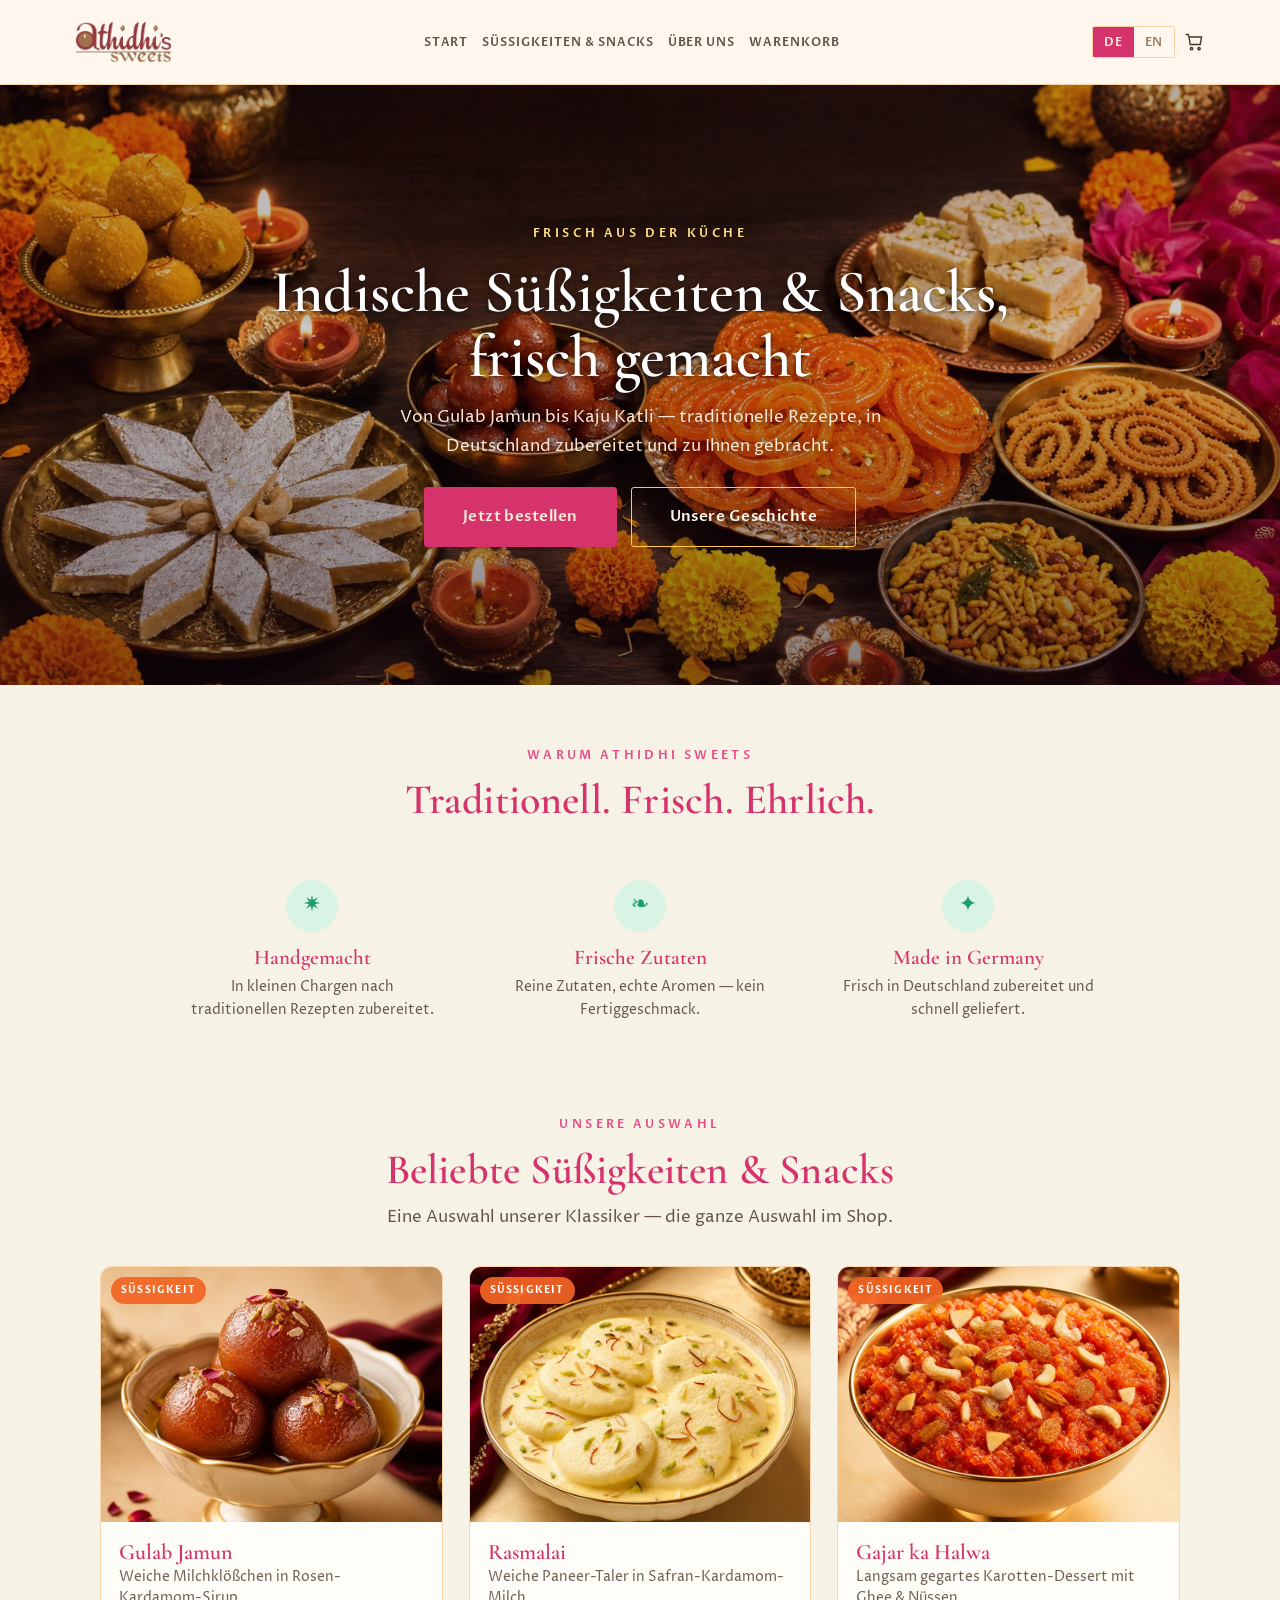
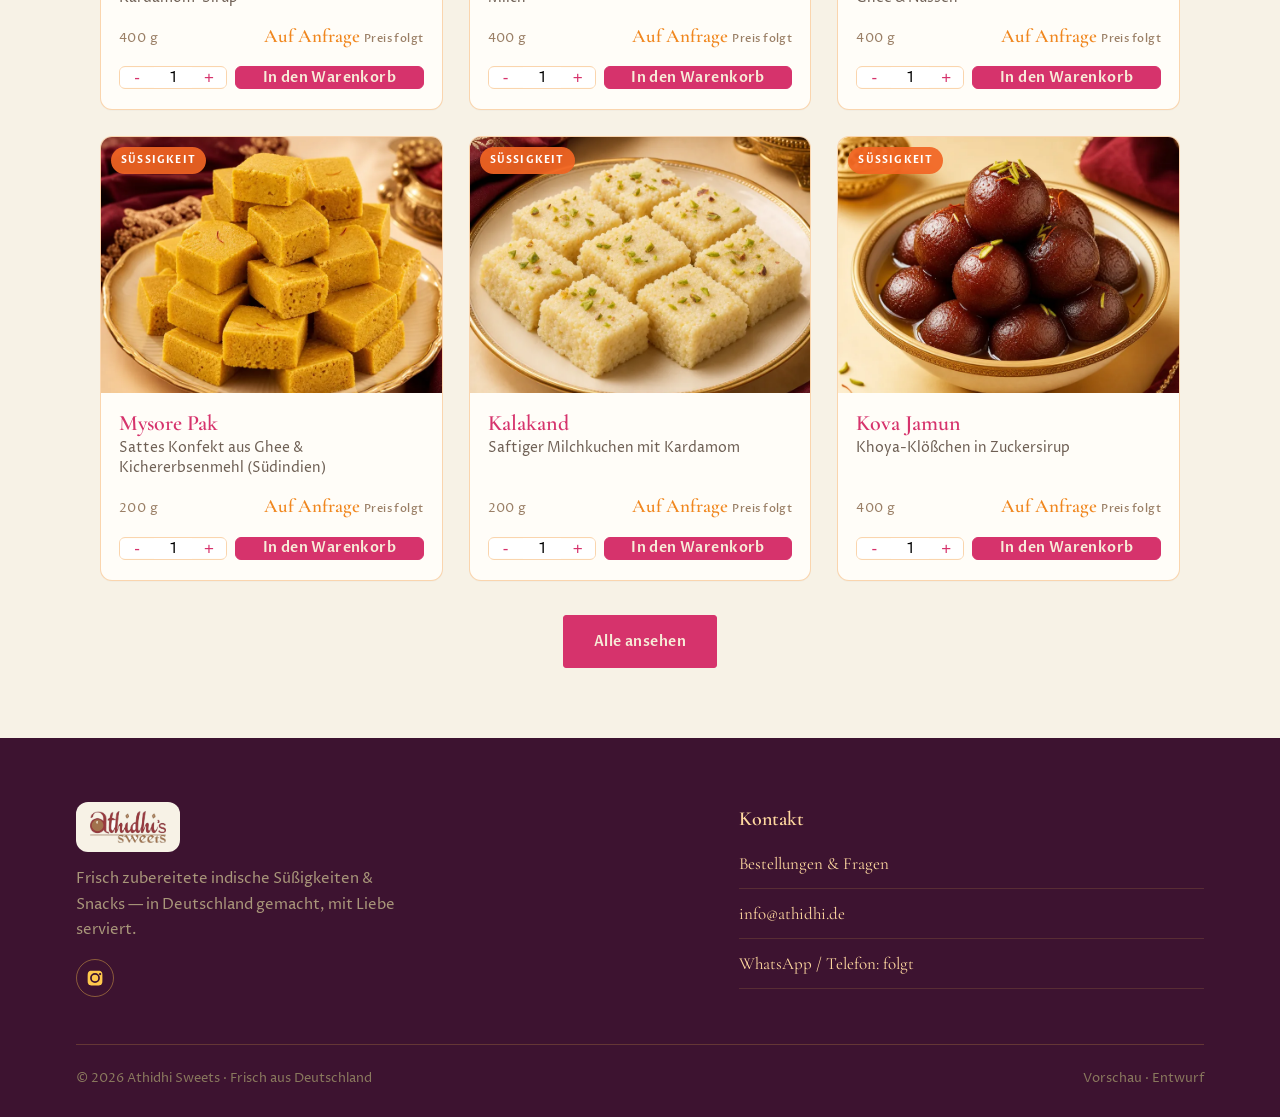
==== commit 3109e257: "Swap header/footer logo to real athidhi's sweets wordmark" ====
--- a/index.html
+++ b/index.html
@@ -8,7 +8,7 @@
 <meta property="og:site_name" content="Athidhi Sweets"><meta property="og:type" content="website">
 <meta property="og:title" content="Athidhi Sweets — Frische indische Süßigkeiten & Snacks | Made in Germany"><meta property="og:description" content="Athidhi Sweets — frisch zubereitete indische Süßigkeiten und Snacks, in Deutschland gemacht. Online bestellen.">
 </head><body><a id="top"></a><header class="site-header"><div class="wrap nav">
-    <a class="brand" href="index.html"><img src="https://snayana-hub.github.io/athidhi-preview/assets/logo-green.png" alt="Athidhi Sweets"><span class="brand-sweets">Sweets</span></a>
+    <a class="brand" href="index.html"><img src="assets/logo-sweets.png" alt="Athidhi's Sweets"></a>
     <nav><ul class="nav-links">
       <li><a href="index.html" data-de="Start" data-en="Home">Start</a></li>
       <li><a href="shop.html" data-de="Süßigkeiten &amp; Snacks" data-en="Sweets &amp; Snacks">Süßigkeiten &amp; Snacks</a></li>
@@ -52,7 +52,7 @@
 </section><footer class="site-footer"><div class="wrap">
     <div class="foot-grid">
       <div class="foot-brand">
-        <img src="https://snayana-hub.github.io/athidhi-preview/assets/logo-green.png" alt="Athidhi Sweets" style="height:48px">
+        <img src="assets/logo-sweets.png" alt="Athidhi's Sweets" style="height:50px;background:var(--cream);padding:9px 14px;border-radius:12px">
         <p data-de="Frisch zubereitete indische Süßigkeiten &amp; Snacks — in Deutschland gemacht, mit Liebe serviert."
            data-en="Freshly made Indian sweets &amp; snacks — made in Germany, served with love.">Frisch zubereitete indische Süßigkeiten &amp; Snacks — in Deutschland gemacht, mit Liebe serviert.</p>
         <div class="socials"><a href="https://www.instagram.com/athidhis_sweets.de/" target="_blank" rel="noopener" aria-label="Instagram"><svg viewBox="0 0 24 24" fill="currentColor" aria-hidden="true"><path d="M12 2.2c3.2 0 3.6 0 4.9.07 1.17.05 1.8.25 2.23.41.56.22.96.48 1.38.9.42.42.68.82.9 1.38.16.42.36 1.06.41 2.23.06 1.27.07 1.65.07 4.87s0 3.6-.07 4.87c-.05 1.17-.25 1.8-.41 2.23-.22.56-.48.96-.9 1.38-.42.42-.82.68-1.38.9-.42.16-1.06.36-2.23.41-1.27.06-1.65.07-4.87.07s-3.6 0-4.87-.07c-1.17-.05-1.8-.25-2.23-.41a3.7 3.7 0 0 1-1.38-.9 3.7 3.7 0 0 1-.9-1.38c-.16-.42-.36-1.06-.41-2.23C2.21 15.6 2.2 15.22 2.2 12s0-3.6.07-4.87c.05-1.17.25-1.8.41-2.23.22-.56.48-.96.9-1.38.42-.42.82-.68 1.38-.9.42-.16 1.06-.36 2.23-.41C8.4 2.21 8.8 2.2 12 2.2Zm0 3.24A6.56 6.56 0 1 0 18.56 12 6.56 6.56 0 0 0 12 5.44Zm0 10.82A4.26 4.26 0 1 1 16.26 12 4.26 4.26 0 0 1 12 16.26Zm6.81-11.08a1.53 1.53 0 1 0 1.53 1.53 1.53 1.53 0 0 0-1.53-1.53Z"/></svg></a></div>
--- a/css/styles.css
+++ b/css/styles.css
@@ -421,7 +421,7 @@
 .branch-info .branch .hours{color:var(--muted)}
 
 /* ===================== Athidhi Sweets — shop ===================== */
-.sw-hero{position:relative;min-height:600px;display:flex;flex-direction:column;align-items:center;justify-content:center;background:linear-gradient(180deg,rgba(38,10,24,.58) 0%,rgba(42,12,20,.40) 50%,rgba(26,7,15,.64) 100%),url('assets/hero-spread.webp') center/cover no-repeat;color:#fff7ec;text-align:center;padding:88px 20px;overflow:hidden}
+.sw-hero{position:relative;min-height:600px;display:flex;flex-direction:column;align-items:center;justify-content:center;background:linear-gradient(180deg,rgba(26,7,16,.34) 0%,rgba(28,8,16,.20) 42%,rgba(22,6,13,.52) 100%),url('../assets/hero-spread.webp') center 60%/cover no-repeat;color:#fff7ec;text-align:center;padding:88px 20px;overflow:hidden}
 .sw-hero .eyebrow{letter-spacing:.3em;text-transform:uppercase;font-size:12px;font-weight:600;color:#ffe08a;margin-bottom:16px;text-shadow:0 1px 10px rgba(0,0,0,.5)}
 .sw-hero h1{font-family:var(--serif);font-weight:600;font-size:clamp(34px,6vw,60px);color:#fff;margin:0 auto 14px;max-width:760px;line-height:1.08;text-shadow:0 2px 22px rgba(0,0,0,.5),0 1px 4px rgba(0,0,0,.4)}
 .sw-hero p{max-width:560px;margin:0 auto 26px;color:#ffe9d6;font-size:17px;text-shadow:0 1px 10px rgba(0,0,0,.55)}
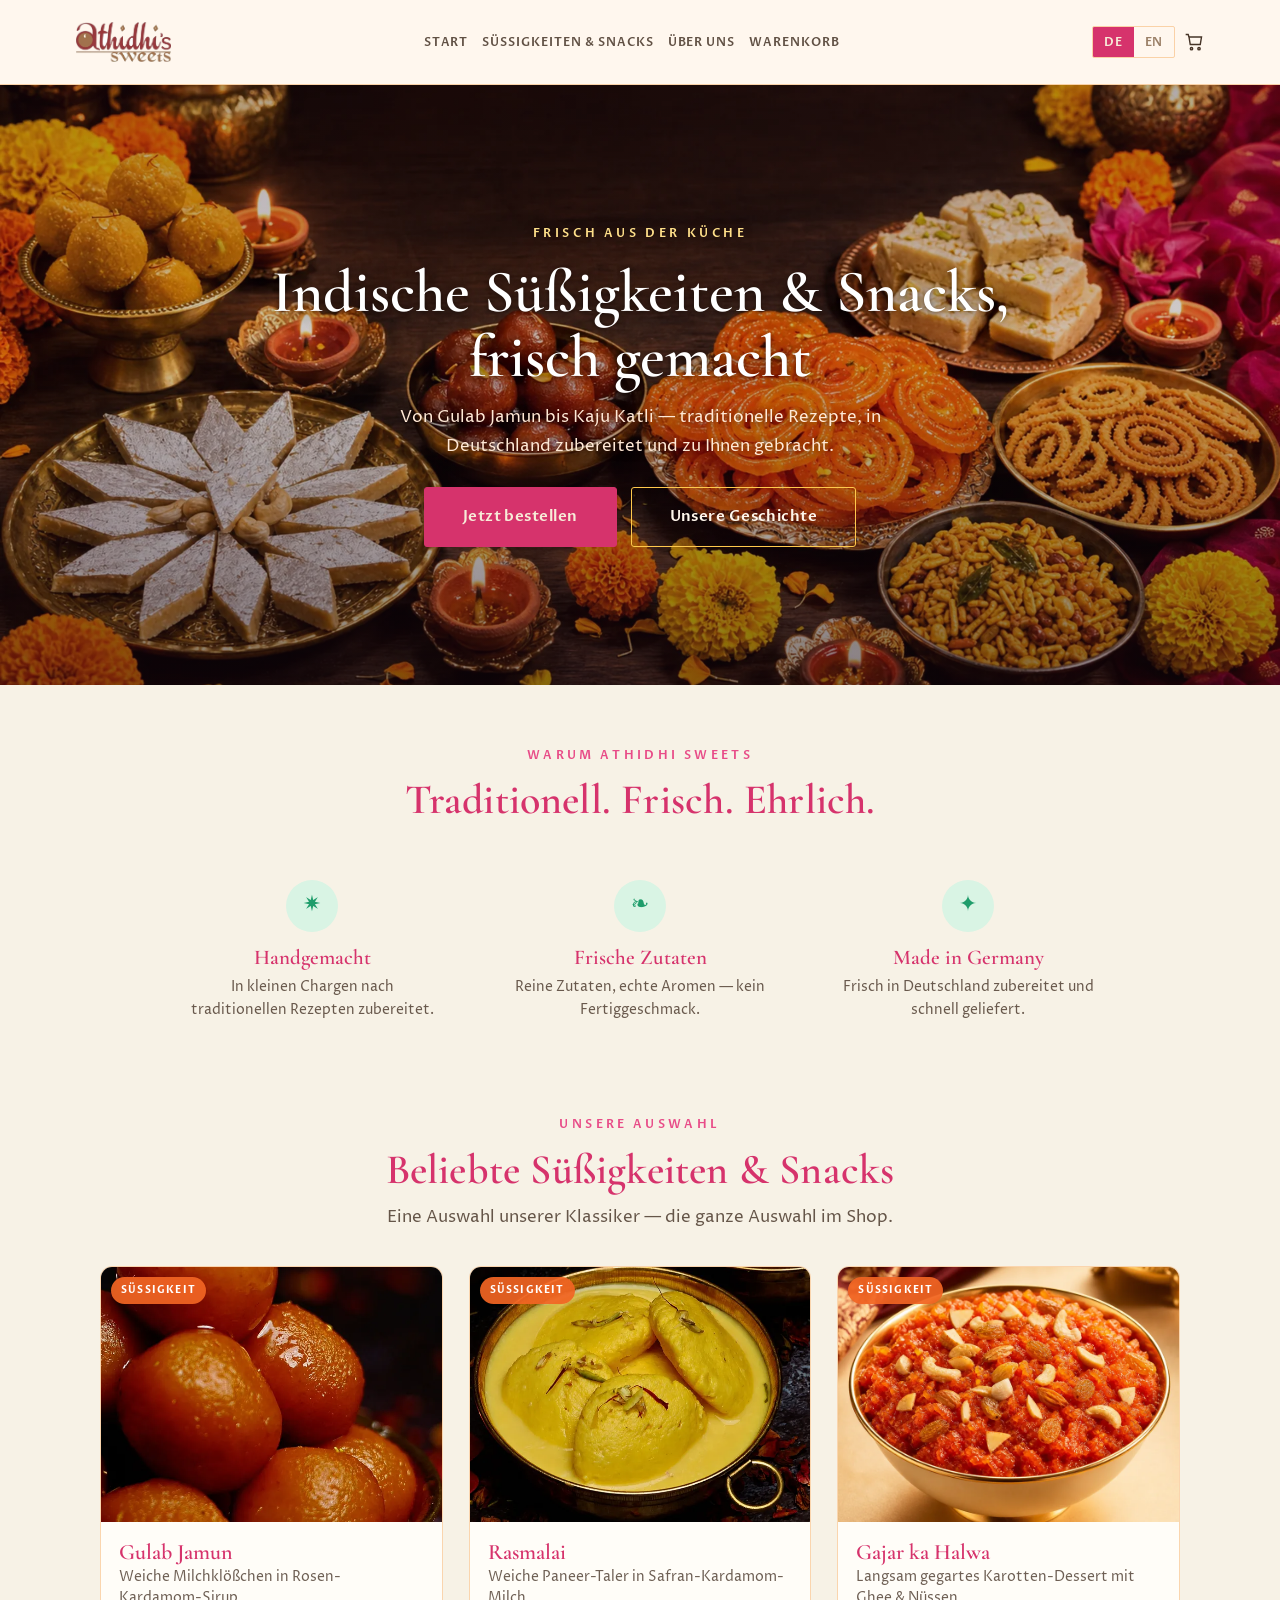
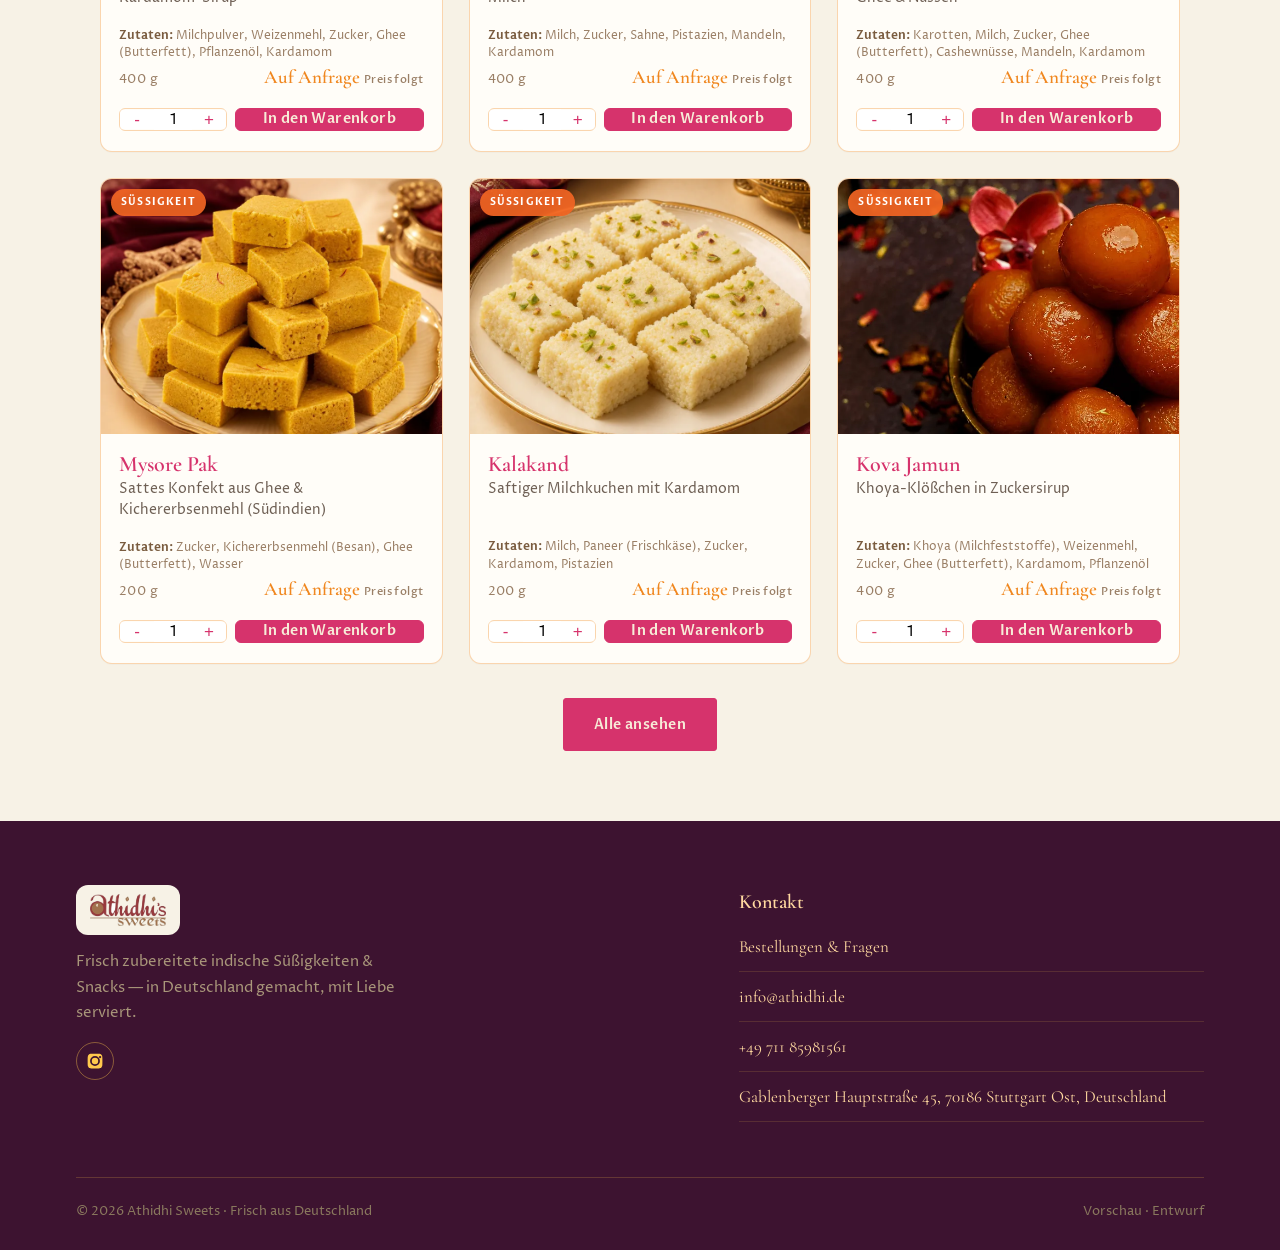
==== commit b75b2af7: "Footer: real phone (click-to-call) + address" ====
--- a/index.html
+++ b/index.html
@@ -61,7 +61,8 @@
         <ul class="foot-locs">
           <li><span class="loc" data-de="Bestellungen &amp; Fragen" data-en="Orders &amp; enquiries">Bestellungen &amp; Fragen</span></li>
           <li><a class="loc" href="mailto:info@athidhi.de">info@athidhi.de</a></li>
-          <li><span class="loc" data-de="WhatsApp / Telefon: folgt" data-en="WhatsApp / phone: coming soon">WhatsApp / Telefon: folgt</span></li>
+          <li><a class="loc" href="tel:+4971185981561">+49 711 85981561</a></li>
+          <li><span class="loc" data-de="Gablenberger Hauptstraße 45, 70186 Stuttgart Ost, Deutschland" data-en="Gablenberger Hauptstraße 45, 70186 Stuttgart Ost, Germany">Gablenberger Hauptstraße 45, 70186 Stuttgart Ost, Deutschland</span></li>
         </ul>
       </div>
     </div>
